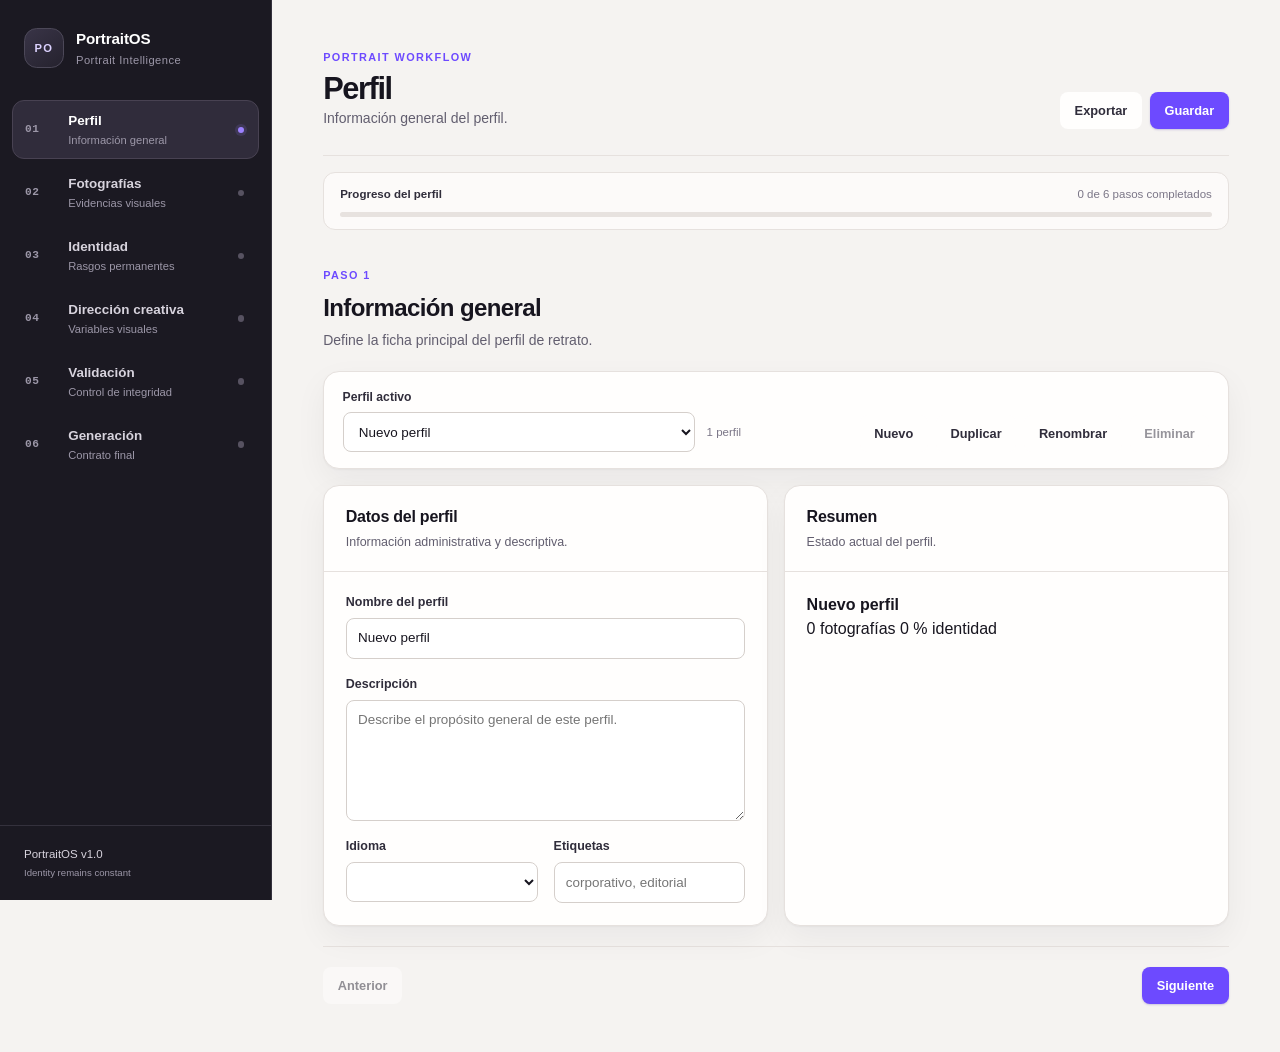
==== app/index.html @ 5b4ffebd "feat(photos): establish visual evidence lifecycle" ====
<!DOCTYPE html>
<html lang="es">
<head>
    <meta charset="UTF-8">

    <meta
        name="viewport"
        content="width=device-width, initial-scale=1.0"
    >

    <meta
        name="description"
        content="PortraitOS — Plataforma profesional para construir contratos de identidad y dirección creativa de retrato."
    >

    <meta
        name="theme-color"
        content="#101827"
    >

    <title>PortraitOS</title>

    <link
        rel="stylesheet"
        href="css/reset.css"
    >

    <link
        rel="stylesheet"
        href="css/variables.css"
    >

    <link
        rel="stylesheet"
        href="css/layout.css"
    >

    <link
        rel="stylesheet"
        href="css/components.css"
    >

    <link
        rel="stylesheet"
        href="css/wizard.css"
    >

    <link
        rel="stylesheet"
        href="css/app.css"
    >

    <link
        rel="stylesheet"
        href="css/design-system.css"
    >
</head>

<body>

    <div
        class="app-shell"
        data-app
    >

        <!-- ==================================================
             SIDEBAR
             ================================================== -->

        <aside class="app-sidebar">

            <header class="brand">

                <div
                    class="brand__mark"
                    aria-hidden="true"
                >
                    PO
                </div>

                <div class="brand__content">

                    <strong class="brand__name">
                        PortraitOS
                    </strong>

                    <span class="brand__tagline">
                        Portrait Intelligence
                    </span>

                </div>

            </header>

            <nav
                class="wizard-navigation"
                data-wizard-nav
                aria-label="Proceso de creación del retrato"
            >

                <button
                    type="button"
                    class="wizard-navigation__item"
                    data-wizard-step="profile"
                >

                    <span class="wizard-navigation__index">
                        01
                    </span>

                    <span class="wizard-navigation__content">

                        <strong>
                            Perfil
                        </strong>

                        <small>
                            Información general
                        </small>

                    </span>

                    <span
                        class="wizard-navigation__status"
                        aria-hidden="true"
                    ></span>

                </button>

                <button
                    type="button"
                    class="wizard-navigation__item"
                    data-wizard-step="photos"
                >

                    <span class="wizard-navigation__index">
                        02
                    </span>

                    <span class="wizard-navigation__content">

                        <strong>
                            Fotografías
                        </strong>

                        <small>
                            Evidencias visuales
                        </small>

                    </span>

                    <span
                        class="wizard-navigation__status"
                        aria-hidden="true"
                    ></span>

                </button>

                <button
                    type="button"
                    class="wizard-navigation__item"
                    data-wizard-step="identity"
                >

                    <span class="wizard-navigation__index">
                        03
                    </span>

                    <span class="wizard-navigation__content">

                        <strong>
                            Identidad
                        </strong>

                        <small>
                            Rasgos permanentes
                        </small>

                    </span>

                    <span
                        class="wizard-navigation__status"
                        aria-hidden="true"
                    ></span>

                </button>

                <button
                    type="button"
                    class="wizard-navigation__item"
                    data-wizard-step="direction"
                >

                    <span class="wizard-navigation__index">
                        04
                    </span>

                    <span class="wizard-navigation__content">

                        <strong>
                            Dirección creativa
                        </strong>

                        <small>
                            Variables visuales
                        </small>

                    </span>

                    <span
                        class="wizard-navigation__status"
                        aria-hidden="true"
                    ></span>

                </button>

                <button
                    type="button"
                    class="wizard-navigation__item"
                    data-wizard-step="validation"
                >

                    <span class="wizard-navigation__index">
                        05
                    </span>

                    <span class="wizard-navigation__content">

                        <strong>
                            Validación
                        </strong>

                        <small>
                            Control de integridad
                        </small>

                    </span>

                    <span
                        class="wizard-navigation__status"
                        aria-hidden="true"
                    ></span>

                </button>

                <button
                    type="button"
                    class="wizard-navigation__item"
                    data-wizard-step="prompt"
                >

                    <span class="wizard-navigation__index">
                        06
                    </span>

                    <span class="wizard-navigation__content">

                        <strong>
                            Generación
                        </strong>

                        <small>
                            Contrato final
                        </small>

                    </span>

                    <span
                        class="wizard-navigation__status"
                        aria-hidden="true"
                    ></span>

                </button>

            </nav>

            <footer class="app-sidebar__footer">

                <span>
                    PortraitOS v1.0
                </span>

                <small>
                    Identity remains constant
                </small>

            </footer>

        </aside>

        <!-- ==================================================
             ÁREA PRINCIPAL
             ================================================== -->

        <main
            class="app-main"
            data-view
        >

            <!-- ==============================================
                 CABECERA
                 ============================================== -->

            <header class="app-header">

                <div class="app-header__content">

                    <span class="app-header__eyebrow">
                        Portrait workflow
                    </span>

                    <h1 data-current-step-title>
                        Perfil
                    </h1>

                    <p data-current-step-description>
                        Información general del perfil.
                    </p>

                </div>

                <div class="app-header__actions">

                    <button
                        type="button"
                        class="button button--secondary"
                        data-action="download-profile"
                    >
                        Exportar
                    </button>

                    <button
                        type="button"
                        class="button button--primary"
                        data-action="profile-save"
                    >
                        Guardar
                    </button>

                </div>

            </header>

            <!-- ==============================================
                 PROGRESO
                 ============================================== -->

            <section
                class="wizard-progress-card"
                aria-label="Progreso del proceso"
            >

                <div class="wizard-progress-card__header">

                    <strong>
                        Progreso del perfil
                    </strong>

                    <span data-wizard-progress-label>
                        0 de 6 pasos completados
                    </span>

                </div>

                <div
                    class="wizard-progress"
                    data-wizard-progress
                    role="progressbar"
                    aria-valuemin="0"
                    aria-valuemax="100"
                    aria-valuenow="0"
                >
                    <span class="wizard-progress__bar"></span>
                </div>

            </section>

            <!-- ==============================================
                 CONTENIDO DEL WIZARD
                 ============================================== -->

            <div class="wizard-workspace">

                <!-- ==========================================
                     PASO 1 — PERFIL
                     ========================================== -->

                <section
                    class="wizard-panel"
                    data-step-panel="profile"
                    aria-labelledby="profile-step-title"
                >

                    <div class="panel-heading">

                        <div>

                            <span class="panel-heading__eyebrow">
                                Paso 1
                            </span>

                            <h2 id="profile-step-title">
                                Información general
                            </h2>

                            <p>
                                Define la ficha principal del perfil de retrato.
                            </p>

                        </div>

                    </div>

                    <section class="profile-manager" data-profile-manager>
                        <div class="profile-manager__selector">
                            <label for="profile-manager-select">Perfil activo</label>
                            <select id="profile-manager-select" data-profile-manager-select></select>
                            <span data-profile-manager-count></span>
                        </div>
                        <div class="profile-manager__actions" aria-label="Acciones del perfil">
                            <button type="button" class="button button--secondary" data-profile-manager-action="create">Nuevo</button>
                            <button type="button" class="button button--secondary" data-profile-manager-action="duplicate">Duplicar</button>
                            <button type="button" class="button button--secondary" data-profile-manager-action="rename">Renombrar</button>
                            <button type="button" class="button button--secondary" data-profile-manager-action="delete">Eliminar</button>
                        </div>
                    </section>

                    <div class="content-grid content-grid--two">

                        <article class="card">

                            <header class="card__header">

                                <div>

                                    <h3>
                                        Datos del perfil
                                    </h3>

                                    <p>
                                        Información administrativa y descriptiva.
                                    </p>

                                </div>

                            </header>

                            <div class="card__body">

                                <div class="form-grid">

                                    <div class="form-field form-field--full">

                                        <label for="profile-name">
                                            Nombre del perfil
                                        </label>

                                        <input
                                            id="profile-name"
                                            type="text"
                                            maxlength="120"
                                            placeholder="Ej. Retrato corporativo principal"
                                            data-profile-field="name"
                                        >

                                    </div>

                                    <div class="form-field form-field--full">

                                        <label for="profile-description">
                                            Descripción
                                        </label>

                                        <textarea
                                            id="profile-description"
                                            rows="5"
                                            maxlength="1000"
                                            placeholder="Describe el propósito general de este perfil."
                                            data-profile-field="description"
                                        ></textarea>

                                    </div>

                                    <div class="form-field">

                                        <label for="profile-language">
                                            Idioma
                                        </label>

                                        <select
                                            id="profile-language"
                                            data-profile-field="language"
                                        >
                                            <option value="es">
                                                Español
                                            </option>

                                            <option value="en">
                                                English
                                            </option>
                                        </select>

                                    </div>

                                    <div class="form-field">

                                        <label for="profile-tags">
                                            Etiquetas
                                        </label>

                                        <input
                                            id="profile-tags"
                                            type="text"
                                            placeholder="corporativo, editorial"
                                            data-profile-field="tags"
                                        >

                                    </div>

                                </div>

                            </div>

                        </article>

                        <aside class="card">

                            <header class="card__header">

                                <div>

                                    <h3>
                                        Resumen
                                    </h3>

                                    <p>
                                        Estado actual del perfil.
                                    </p>

                                </div>

                            </header>

                            <div
                                class="card__body"
                                data-profile-summary
                            >

                                <div class="empty-state">

                                    <strong>
                                        No hay ningún perfil activo.
                                    </strong>

                                    <span>
                                        Crea o importa un perfil para comenzar.
                                    </span>

                                </div>

                            </div>

                        </aside>

                    </div>

                </section>

                <!-- ==========================================
                     PASO 2 — FOTOGRAFÍAS
                     ========================================== -->

                <section
                    class="wizard-panel"
                    data-step-panel="photos"
                    aria-labelledby="photos-step-title"
                    hidden
                >

                    <div class="panel-heading">

                        <div>

                            <span class="panel-heading__eyebrow">
                                Paso 2
                            </span>

                            <h2 id="photos-step-title">
                                Fotografías de referencia
                            </h2>

                            <p>
                                Añade evidencias visuales suficientes para identificar los rasgos permanentes.
                            </p>

                        </div>

                        <div class="photo-step-status" aria-label="Estado de fotografías">
                            <span class="status-badge" data-photo-status>
                                Sin fotografías
                            </span>
                            <span class="photo-step-status__counter" data-photo-counter>
                                0 / 12
                            </span>
                        </div>

                    </div>

                    <article class="card">

                        <div class="card__body">

                            <label
                                class="photo-dropzone"
                                for="photo-input"
                            >

                                <input
                                    id="photo-input"
                                    type="file"
                                    accept="image/jpeg,image/png,image/webp"
                                    multiple
                                    data-photo-input
                                >

                                <span
                                    class="photo-dropzone__icon"
                                    aria-hidden="true"
                                >
                                    +
                                </span>

                                <strong>
                                    Añadir fotografías
                                </strong>

                                <span>
                                    JPG, PNG o WEBP. Mínimo 640 × 640 px y máximo 10 MB por archivo.
                                </span>

                                <small class="photo-dropzone__hint">
                                    También puedes arrastrar los archivos hasta esta zona.
                                </small>

                            </label>

                        </div>

                    </article>

                    <section
                        class="photo-gallery"
                        data-photo-gallery
                        aria-live="polite"
                    >

                        <div class="empty-state">

                            <strong>
                                Todavía no hay fotografías.
                            </strong>

                            <span>
                                Añade una fotografía frontal, una vista tres cuartos y otros ángulos útiles.
                            </span>

                        </div>

                    </section>

                </section>

                <!-- ==========================================
                     PASO 3 — IDENTIDAD
                     ========================================== -->

                <section
                    class="wizard-panel"
                    data-step-panel="identity"
                    aria-labelledby="identity-step-title"
                    hidden
                >

                    <div class="panel-heading">

                        <div>

                            <span class="panel-heading__eyebrow">
                                Paso 3
                            </span>

                            <h2 id="identity-step-title">
                                Contrato de identidad
                            </h2>

                            <p>
                                Documenta exclusivamente los rasgos que deben permanecer constantes.
                            </p>

                        </div>

                        <div class="identity-heading-status">
                            <span
                                class="status-badge"
                                data-identity-status
                            >
                                Borrador
                            </span>
                            <span class="identity-completeness" data-identity-completeness>
                                0 % completado
                            </span>
                        </div>

                    </div>

                    <div class="content-grid content-grid--two">

                        <article class="card">

                            <header class="card__header">

                                <div>

                                    <h3>
                                        Rasgos generales
                                    </h3>

                                    <p>
                                        Edad aparente, estructura facial y presencia global.
                                    </p>

                                </div>

                            </header>

                            <div class="card__body">

                                <div class="form-grid">

                                    <div class="form-field form-field--full">

                                        <label for="identity-summary">
                                            Resumen de identidad
                                        </label>

                                        <textarea
                                            id="identity-summary"
                                            rows="3"
                                            data-identity-field="summary"
                                            placeholder="Resume en una frase los rasgos inmutables que definen a la persona."
                                        ></textarea>

                                    </div>

                                    <div class="form-field">

                                        <label for="identity-age">
                                            Edad aparente
                                        </label>

                                        <input
                                            id="identity-age"
                                            type="text"
                                            data-identity-field="general.age"
                                            placeholder="Ej. 48–52 años"
                                        >

                                    </div>

                                    <div class="form-field">

                                        <label for="identity-face-shape">
                                            Forma del rostro
                                        </label>

                                        <input
                                            id="identity-face-shape"
                                            type="text"
                                            data-identity-field="face.shape"
                                            placeholder="Ej. Ovalado alargado"
                                        >

                                    </div>

                                    <div class="form-field form-field--full">

                                        <label for="identity-proportions">
                                            Proporciones faciales
                                        </label>

                                        <textarea
                                            id="identity-proportions"
                                            rows="4"
                                            data-identity-field="face.proportions"
                                            placeholder="Describe las proporciones y relaciones estructurales."
                                        ></textarea>

                                    </div>

                                    <div class="form-field form-field--full">

                                        <label for="identity-asymmetries">
                                            Asimetrías
                                        </label>

                                        <textarea
                                            id="identity-asymmetries"
                                            rows="4"
                                            data-identity-field="asymmetries.description"
                                            placeholder="Registra asimetrías naturales que no deben corregirse."
                                        ></textarea>

                                    </div>

                                </div>

                            </div>

                        </article>

                        <article class="card">

                            <header class="card__header">

                                <div>

                                    <h3>
                                        Piel y marcadores de edad
                                    </h3>

                                    <p>
                                        Textura real, líneas de expresión y signos naturales.
                                    </p>

                                </div>

                            </header>

                            <div class="card__body">

                                <div class="form-grid">

                                    <div class="form-field form-field--full">

                                        <label for="identity-skin">
                                            Piel
                                        </label>

                                        <textarea
                                            id="identity-skin"
                                            rows="4"
                                            data-identity-field="skin.description"
                                            placeholder="Tono, textura, poros, pecas o marcas."
                                        ></textarea>

                                    </div>

                                    <div class="form-field form-field--full">

                                        <label for="identity-age-markers">
                                            Marcadores de edad
                                        </label>

                                        <textarea
                                            id="identity-age-markers"
                                            rows="4"
                                            data-identity-field="age-markers.description"
                                            placeholder="Arrugas, líneas y signos que deben conservarse."
                                        ></textarea>

                                    </div>

                                </div>

                            </div>

                        </article>

                        <article class="card">

                            <header class="card__header">

                                <div>

                                    <h3>
                                        Cabello y vello facial
                                    </h3>

                                    <p>
                                        Patrón, densidad, textura, color y canas.
                                    </p>

                                </div>

                            </header>

                            <div class="card__body">

                                <div class="form-grid">

                                    <div class="form-field form-field--full">

                                        <label for="identity-hair">
                                            Cabello
                                        </label>

                                        <textarea
                                            id="identity-hair"
                                            rows="4"
                                            data-identity-field="hair.description"
                                            placeholder="Describe textura, patrón, densidad, entradas y canas."
                                        ></textarea>

                                    </div>

                                    <div class="form-field form-field--full">

                                        <label for="identity-facial-hair">
                                            Vello facial
                                        </label>

                                        <textarea
                                            id="identity-facial-hair"
                                            rows="4"
                                            data-identity-field="facial-hair.description"
                                            placeholder="Describe barba, bigote, densidad y distribución."
                                        ></textarea>

                                    </div>

                                </div>

                            </div>

                        </article>

                        <article class="card">

                            <header class="card__header">

                                <div>

                                    <h3>
                                        Rasgos faciales
                                    </h3>

                                    <p>
                                        Ojos, nariz, boca y mandíbula.
                                    </p>

                                </div>

                            </header>

                            <div class="card__body">

                                <div class="form-grid">

                                    <div class="form-field form-field--full">

                                        <label for="identity-eyes">
                                            Ojos
                                        </label>

                                        <textarea
                                            id="identity-eyes"
                                            rows="3"
                                            data-identity-field="eyes.description"
                                        ></textarea>

                                    </div>

                                    <div class="form-field form-field--full">

                                        <label for="identity-nose">
                                            Nariz
                                        </label>

                                        <textarea
                                            id="identity-nose"
                                            rows="3"
                                            data-identity-field="nose.description"
                                        ></textarea>

                                    </div>

                                    <div class="form-field form-field--full">

                                        <label for="identity-mouth">
                                            Boca y labios
                                        </label>

                                        <textarea
                                            id="identity-mouth"
                                            rows="3"
                                            data-identity-field="mouth.description"
                                        ></textarea>

                                    </div>

                                    <div class="form-field form-field--full">

                                        <label for="identity-jaw">
                                            Mandíbula y mentón
                                        </label>

                                        <textarea
                                            id="identity-jaw"
                                            rows="3"
                                            data-identity-field="jaw.description"
                                        ></textarea>

                                    </div>

                                </div>

                            </div>

                        </article>

                    </div>

                    <article class="card">

                        <header class="card__header">

                            <div>

                                <h3>
                                    Rasgos distintivos
                                </h3>

                                <p>
                                    Señales visuales esenciales que identifican a la persona.
                                </p>

                            </div>

                        </header>

                        <div class="card__body">

                            <div class="form-field">

                                <label for="identity-distinctive-features">
                                    Descripción
                                </label>

                                <textarea
                                    id="identity-distinctive-features"
                                    rows="5"
                                    data-identity-field="distinctive-features.description"
                                    placeholder="Describe lunares, cicatrices, gestos, marcas o rasgos únicos."
                                ></textarea>

                            </div>

                        </div>

                        <footer class="card__footer">

                            <button
                                type="button"
                                class="button button--secondary"
                                data-action="identity-validate"
                            >
                                Validar identidad
                            </button>

                            <button
                                type="button"
                                class="button button--primary"
                                data-action="identity-lock"
                            >
                                Bloquear identidad
                            </button>

                            <button
                                type="button"
                                class="button button--secondary"
                                data-action="identity-unlock"
                                hidden
                            >
                                Desbloquear identidad
                            </button>

                        </footer>

                    </article>

                </section>

                <!-- ==========================================
                     PASO 4 — DIRECCIÓN CREATIVA
                     ========================================== -->

                <section
                    class="wizard-panel"
                    data-step-panel="direction"
                    aria-labelledby="direction-step-title"
                    hidden
                >

                    <div class="panel-heading">

                        <div>

                            <span class="panel-heading__eyebrow">
                                Paso 4
                            </span>

                            <h2 id="direction-step-title">
                                Dirección creativa
                            </h2>

                            <p>
                                Define las variables que sí pueden cambiar entre retratos.
                            </p>

                        </div>

                    </div>

                    <article class="card knowledge-workspace" data-knowledge-workspace>

                        <header class="card__header knowledge-workspace__header">
                            <div>
                                <span class="panel-heading__eyebrow">Biblioteca creativa</span>
                                <h3>Knowledge Packs</h3>
                                <p>Selecciona una base creativa reutilizable. La identidad permanente nunca se modifica.</p>
                            </div>
                            <div class="knowledge-workspace__active" data-knowledge-active-summary>
                                <span>Pack activo</span>
                                <strong>Sin pack</strong>
                            </div>
                        </header>

                        <div class="card__body">
                            <div class="knowledge-toolbar">
                                <div class="form-field knowledge-toolbar__search">
                                    <label for="knowledge-pack-search">Buscar packs</label>
                                    <input
                                        id="knowledge-pack-search"
                                        type="search"
                                        placeholder="Nombre, descripción o categoría"
                                        autocomplete="off"
                                        data-knowledge-search
                                    >
                                </div>
                                <div class="form-field knowledge-toolbar__filter">
                                    <label for="knowledge-pack-filter">Mostrar</label>
                                    <select id="knowledge-pack-filter" data-knowledge-filter>
                                        <option value="all">Todos</option>
                                        <option value="compatible">Compatibles</option>
                                        <option value="active">Activo</option>
                                    </select>
                                </div>
                            </div>

                            <div class="knowledge-pack-grid" data-knowledge-pack-grid aria-live="polite"></div>

                            <div class="knowledge-empty" data-knowledge-empty hidden>
                                <strong>No hay packs que coincidan con la búsqueda.</strong>
                                <span>Prueba con otro término o cambia el filtro.</span>
                            </div>

                            <aside class="knowledge-detail" data-knowledge-detail>
                                <div>
                                    <span class="knowledge-detail__eyebrow">Pack seleccionado</span>
                                    <h4 data-knowledge-detail-name>Sin pack</h4>
                                    <p data-knowledge-pack-description>Mantiene únicamente la dirección creativa definida en el perfil.</p>
                                </div>
                                <dl class="knowledge-detail__meta">
                                    <div><dt>Versión</dt><dd data-knowledge-detail-version>1.0</dd></div>
                                    <div><dt>Compatibilidad</dt><dd data-knowledge-detail-compatibility>Compatible</dd></div>
                                    <div><dt>Estado</dt><dd data-knowledge-detail-status>Activo</dd></div>
                                </dl>
                            </aside>

                            <select id="knowledge-pack-select" data-knowledge-pack-select hidden aria-hidden="true"></select>
                        </div>

                    </article>

                    <div class="content-grid content-grid--two">

                        <article class="card">

                            <header class="card__header">

                                <div>

                                    <h3>
                                        Iluminación
                                    </h3>

                                    <p>
                                        Fuente, dirección, contraste y temperatura.
                                    </p>

                                </div>

                            </header>

                            <div class="card__body">

                                <div class="form-grid">

                                    <div class="form-field">

                                        <label for="direction-lighting-type">
                                            Tipo
                                        </label>

                                        <select
                                            id="direction-lighting-type"
                                            data-direction-field="lighting.type"
                                        >
                                            <option value="">
                                                Seleccionar
                                            </option>

                                            <option value="natural">
                                                Natural
                                            </option>

                                            <option value="studio">
                                                Estudio
                                            </option>

                                            <option value="soft">
                                                Suave
                                            </option>

                                            <option value="rembrandt">
                                                Rembrandt
                                            </option>

                                            <option value="cinematic">
                                                Cinematográfica
                                            </option>

                                            <option value="editorial">
                                                Editorial
                                            </option>

                                        </select>

                                    </div>

                                    <div class="form-field">

                                        <label for="direction-lighting-contrast">
                                            Contraste
                                        </label>

                                        <select
                                            id="direction-lighting-contrast"
                                            data-direction-field="lighting.contrast"
                                        >
                                            <option value="">
                                                Seleccionar
                                            </option>

                                            <option value="low">
                                                Bajo
                                            </option>

                                            <option value="medium">
                                                Medio
                                            </option>

                                            <option value="high">
                                                Alto
                                            </option>
                                        </select>

                                    </div>

                                    <div class="form-field form-field--full">

                                        <label for="direction-lighting-notes">
                                            Indicaciones
                                        </label>

                                        <textarea
                                            id="direction-lighting-notes"
                                            rows="4"
                                            data-direction-field="lighting.notes"
                                        ></textarea>

                                    </div>

                                </div>

                            </div>

                        </article>

                        <article class="card">

                            <header class="card__header">

                                <div>

                                    <h3>
                                        Cámara
                                    </h3>

                                    <p>
                                        Encuadre, óptica y punto de vista.
                                    </p>

                                </div>

                            </header>

                            <div class="card__body">

                                <div class="form-grid">

                                    <div class="form-field">

                                        <label for="direction-shot">
                                            Plano
                                        </label>

                                        <select
                                            id="direction-shot"
                                            data-direction-field="camera.shotType"
                                        >
                                            <option value="">
                                                Seleccionar
                                            </option>

                                            <option value="close-up">
                                                Primer plano
                                            </option>

                                            <option value="headshot">
                                                Headshot
                                            </option>

                                            <option value="head-and-shoulders">
                                                Cabeza y hombros
                                            </option>

                                            <option value="medium-close-up">
                                                Plano medio corto
                                            </option>

                                            <option value="medium-shot">
                                                Plano medio
                                            </option>

                                            <option value="full-body">
                                                Cuerpo completo
                                            </option>
                                        </select>

                                    </div>

                                    <div class="form-field">

                                        <label for="direction-angle">
                                            Ángulo
                                        </label>

                                        <select
                                            id="direction-angle"
                                            data-direction-field="camera.angle"
                                        >
                                            <option value="">
                                                Seleccionar
                                            </option>

                                            <option value="eye-level">
                                                Altura de los ojos
                                            </option>

                                            <option value="frontal">
                                                Frontal
                                            </option>

                                            <option value="three-quarter">
                                                Tres cuartos
                                            </option>

                                            <option value="profile">
                                                Perfil
                                            </option>

                                            <option value="high-angle">
                                                Picado
                                            </option>

                                            <option value="low-angle">
                                                Contrapicado
                                            </option>
                                        </select>

                                    </div>

                                    <div class="form-field">

                                        <label for="direction-lens">
                                            Óptica
                                        </label>

                                        <input
                                            id="direction-lens"
                                            type="text"
                                            data-direction-field="camera.lens"
                                            placeholder="Ej. 85 mm"
                                        >

                                    </div>

                                    <div class="form-field">

                                        <label for="direction-depth">
                                            Profundidad de campo
                                        </label>

                                        <input
                                            id="direction-depth"
                                            type="text"
                                            data-direction-field="camera.depthOfField"
                                            placeholder="Ej. Reducida y natural"
                                        >

                                    </div>

                                </div>

                            </div>

                        </article>

                        <article class="card">

                            <header class="card__header">

                                <div>

                                    <h3>
                                        Composición
                                    </h3>

                                    <p>
                                        Formato, orientación y distribución visual.
                                    </p>

                                </div>

                            </header>

                            <div class="card__body">

                                <div class="form-grid">

                                    <div class="form-field">

                                        <label for="direction-format">
                                            Formato
                                        </label>

                                        <select
                                            id="direction-format"
                                            data-direction-field="composition.format"
                                        >
                                            <option value="">
                                                Seleccionar
                                            </option>

                                            <option value="square-1-1">
                                                Cuadrado 1:1
                                            </option>

                                            <option value="portrait-4-5">
                                                Vertical 4:5
                                            </option>

                                            <option value="portrait-2-3">
                                                Vertical 2:3
                                            </option>

                                            <option value="vertical-9-16">
                                                Vertical 9:16
                                            </option>

                                            <option value="landscape-3-2">
                                                Horizontal 3:2
                                            </option>

                                            <option value="landscape-16-9">
                                                Horizontal 16:9
                                            </option>
                                        </select>

                                    </div>

                                    <div class="form-field">

                                        <label for="direction-framing">
                                            Encuadre
                                        </label>

                                        <input
                                            id="direction-framing"
                                            type="text"
                                            data-direction-field="composition.framing"
                                            placeholder="Ej. Centrado con aire superior"
                                        >

                                    </div>

                                    <div class="form-field form-field--full">

                                        <label for="direction-composition-notes">
                                            Indicaciones
                                        </label>

                                        <textarea
                                            id="direction-composition-notes"
                                            rows="4"
                                            data-direction-field="composition.notes"
                                        ></textarea>

                                    </div>

                                </div>

                            </div>

                        </article>

                        <article class="card">

                            <header class="card__header">

                                <div>

                                    <h3>
                                        Fondo
                                    </h3>

                                    <p>
                                        Entorno, profundidad y elementos permitidos.
                                    </p>

                                </div>

                            </header>

                            <div class="card__body">

                                <div class="form-grid">

                                    <div class="form-field">

                                        <label for="direction-background-type">
                                            Tipo
                                        </label>

                                        <select
                                            id="direction-background-type"
                                            data-direction-field="background.type"
                                        >
                                            <option value="">
                                                Seleccionar
                                            </option>

                                            <option value="plain">
                                                Liso
                                            </option>

                                            <option value="studio">
                                                Estudio
                                            </option>

                                            <option value="office">
                                                Oficina
                                            </option>

                                            <option value="home">
                                                Hogar
                                            </option>

                                            <option value="urban">
                                                Urbano
                                            </option>

                                            <option value="nature">
                                                Naturaleza
                                            </option>

                                            <option value="architectural">
                                                Arquitectónico
                                            </option>

                                            <option value="editorial">
                                                Editorial
                                            </option>
                                        </select>

                                    </div>

                                    <div class="form-field">

                                        <label for="direction-background-depth">
                                            Profundidad
                                        </label>

                                        <input
                                            id="direction-background-depth"
                                            type="text"
                                            data-direction-field="background.depth"
                                            placeholder="Ej. Separación clara del sujeto"
                                        >

                                    </div>

                                    <div class="form-field form-field--full">

                                        <label for="direction-background-description">
                                            Descripción
                                        </label>

                                        <textarea
                                            id="direction-background-description"
                                            rows="4"
                                            data-direction-field="background.description"
                                        ></textarea>

                                    </div>

                                </div>

                            </div>

                        </article>

                        <article class="card">

                            <header class="card__header">

                                <div>

                                    <h3>
                                        Vestuario
                                    </h3>

                                    <p>
                                        Estilo, prendas, materiales y accesorios.
                                    </p>

                                </div>

                            </header>

                            <div class="card__body">

                                <div class="form-grid">

                                    <div class="form-field">

                                        <label for="direction-wardrobe-style">
                                            Estilo
                                        </label>

                                        <input
                                            id="direction-wardrobe-style"
                                            type="text"
                                            data-direction-field="wardrobe.style"
                                            placeholder="Ej. Ejecutivo contemporáneo"
                                        >

                                    </div>

                                    <div class="form-field">

                                        <label for="direction-wardrobe-colors">
                                            Colores
                                        </label>

                                        <input
                                            id="direction-wardrobe-colors"
                                            type="text"
                                            data-direction-field="wardrobe.colors"
                                            placeholder="Ej. Azul marino y blanco"
                                        >

                                    </div>

                                    <div class="form-field form-field--full">

                                        <label for="direction-wardrobe-description">
                                            Descripción
                                        </label>

                                        <textarea
                                            id="direction-wardrobe-description"
                                            rows="4"
                                            data-direction-field="wardrobe.description"
                                        ></textarea>

                                    </div>

                                </div>

                            </div>

                        </article>

                        <article class="card">

                            <header class="card__header">

                                <div>

                                    <h3>
                                        Pose y expresión
                                    </h3>

                                    <p>
                                        Actitud corporal, mirada y nivel expresivo.
                                    </p>

                                </div>

                            </header>

                            <div class="card__body">

                                <div class="form-grid">

                                    <div class="form-field">

                                        <label for="direction-pose">
                                            Pose
                                        </label>

                                        <input
                                            id="direction-pose"
                                            type="text"
                                            data-direction-field="pose.position"
                                            placeholder="Ej. Ligero giro de hombros"
                                        >

                                    </div>

                                    <div class="form-field">

                                        <label for="direction-expression">
                                            Expresión
                                        </label>

                                        <input
                                            id="direction-expression"
                                            type="text"
                                            data-direction-field="pose.expression"
                                            placeholder="Ej. Serena y segura"
                                        >

                                    </div>

                                    <div class="form-field form-field--full">

                                        <label for="direction-pose-notes">
                                            Indicaciones
                                        </label>

                                        <textarea
                                            id="direction-pose-notes"
                                            rows="4"
                                            data-direction-field="pose.notes"
                                        ></textarea>

                                    </div>

                                </div>

                            </div>

                        </article>

                        <article class="card">

                            <header class="card__header">

                                <div>

                                    <h3>
                                        Tratamiento visual
                                    </h3>

                                    <p>
                                        Acabado, realismo y criterios de posproducción.
                                    </p>

                                </div>

                            </header>

                            <div class="card__body">

                                <div class="form-grid">

                                    <div class="form-field">

                                        <label for="direction-mood">
                                            Atmósfera
                                        </label>

                                        <select
                                            id="direction-mood"
                                            data-direction-field="treatment.mood"
                                        >
                                            <option value="">
                                                Seleccionar
                                            </option>

                                            <option value="natural">
                                                Natural
                                            </option>

                                            <option value="professional">
                                                Profesional
                                            </option>

                                            <option value="confident">
                                                Segura
                                            </option>

                                            <option value="approachable">
                                                Cercana
                                            </option>

                                            <option value="editorial">
                                                Editorial
                                            </option>

                                            <option value="cinematic">
                                                Cinematográfica
                                            </option>

                                            <option value="elegant">
                                                Elegante
                                            </option>

                                            <option value="authentic">
                                                Auténtica
                                            </option>
                                        </select>

                                    </div>

                                    <div class="form-field">

                                        <label for="direction-realism">
                                            Nivel de realismo
                                        </label>

                                        <select
                                            id="direction-realism"
                                            data-direction-field="treatment.realism"
                                        >
                                            <option value="">
                                                Seleccionar
                                            </option>

                                            <option value="photorealistic">
                                                Fotorrealista
                                            </option>

                                            <option value="editorial-realism">
                                                Realismo editorial
                                            </option>

                                            <option value="cinematic-realism">
                                                Realismo cinematográfico
                                            </option>
                                        </select>

                                    </div>

                                    <div class="form-field form-field--full">

                                        <label for="direction-treatment-notes">
                                            Indicaciones
                                        </label>

                                        <textarea
                                            id="direction-treatment-notes"
                                            rows="4"
                                            data-direction-field="treatment.notes"
                                            placeholder="Especifica grano, color, contraste y límites de retoque."
                                        ></textarea>

                                    </div>

                                </div>

                            </div>

                        </article>

                    </div>

                </section>

                <!-- ==========================================
                     PASO 5 — VALIDACIÓN
                     ========================================== -->

                <section
                    class="wizard-panel validation-studio"
                    data-step-panel="validation"
                    aria-labelledby="validation-step-title"
                    hidden
                >

                    <div class="panel-heading">

                        <div>

                            <span class="panel-heading__eyebrow">
                                Paso 5
                            </span>

                            <h2 id="validation-step-title">
                                Validación del perfil
                            </h2>

                            <p>
                                Comprueba la preparación del Portrait Contract antes de generar el prompt.
                            </p>

                        </div>

                        <button
                            type="button"
                            class="button button--secondary"
                            data-action="validate-profile"
                        >
                            Ejecutar validación
                        </button>

                    </div>

                    <div class="validation-hero">

                        <article class="validation-score-card">
                            <span class="validation-score-card__eyebrow">Portrait Readiness</span>
                            <strong class="validation-score-card__value" data-validation-score>0 %</strong>
                            <div
                                class="validation-score-card__track"
                                role="progressbar"
                                aria-label="Portrait Readiness Score"
                                aria-valuemin="0"
                                aria-valuemax="100"
                                aria-valuenow="0"
                            >
                                <span data-validation-score-bar></span>
                            </div>
                        </article>

                        <article class="validation-status-card">
                            <span class="validation-status-card__eyebrow">Estado global</span>
                            <strong class="validation-status" data-validation-status>Pendiente</strong>
                            <p>
                                La generación se habilita cuando no existen bloqueos ni errores críticos.
                            </p>
                        </article>

                        <article class="validation-summary" data-validation-summary>
                            <div class="validation-summary__item"><strong>0</strong><span>Bloqueos</span></div>
                            <div class="validation-summary__item"><strong>0</strong><span>Errores</span></div>
                            <div class="validation-summary__item"><strong>0</strong><span>Advertencias</span></div>
                            <div class="validation-summary__item"><strong>0</strong><span>Recomendaciones</span></div>
                        </article>

                    </div>

                    <div class="validation-sections" data-validation-sections></div>

                    <div class="validation-report-grid">

                        <article class="card">
                            <header class="card__header">
                                <div>
                                    <h3>Incidencias</h3>
                                    <p>Bloqueos, errores y advertencias que requieren revisión.</p>
                                </div>
                            </header>
                            <div class="card__body validation-list" data-validation-issues>
                                <div class="empty-state">
                                    <strong>Validación pendiente.</strong>
                                    <span>Ejecuta la revisión para comprobar el perfil.</span>
                                </div>
                            </div>
                        </article>

                        <article class="card">
                            <header class="card__header">
                                <div>
                                    <h3>Recomendaciones</h3>
                                    <p>Mejoras sugeridas para elevar la calidad del contrato.</p>
                                </div>
                            </header>
                            <div class="card__body validation-list" data-validation-recommendations>
                                <div class="empty-state">
                                    <strong>Sin recomendaciones todavía.</strong>
                                    <span>Se mostrarán después de ejecutar la validación.</span>
                                </div>
                            </div>
                        </article>

                    </div>

                    <div data-validation-results hidden></div>

                </section>

                <!-- ==========================================
                     PASO 6 — GENERACIÓN
                     ========================================== -->

                <section
                    class="wizard-panel"
                    data-step-panel="prompt"
                    aria-labelledby="prompt-step-title"
                    hidden
                >

                    <div class="panel-heading">

                        <div>

                            <span class="panel-heading__eyebrow">
                                Paso 6
                            </span>

                            <h2 id="prompt-step-title">
                                Contrato de retrato
                            </h2>

                            <p>
                                Genera el contrato estructurado de identidad y dirección creativa.
                            </p>

                        </div>

                    </div>

                    <article class="card prompt-workspace-controls">

                        <header class="card__header">
                            <div>
                                <h3>Configuración de salida</h3>
                                <p>Selecciona proveedor, nivel y vista del resultado sin alterar el perfil.</p>
                            </div>
                            <span class="prompt-workspace-status" data-prompt-workspace-status>Preparado</span>
                        </header>

                        <div class="card__body">
                            <section class="prompt-readiness" data-prompt-readiness data-status="blocked" aria-live="polite">
                                <div class="prompt-readiness__score" aria-label="Portrait Readiness Score">
                                    <strong data-prompt-readiness-score>0</strong>
                                    <span>/ 100</span>
                                </div>
                                <div class="prompt-readiness__summary">
                                    <span class="prompt-readiness__eyebrow">Portrait Readiness</span>
                                    <strong data-prompt-readiness-label>Generación bloqueada</strong>
                                    <span>La validación del perfil es la única fuente de verdad para generar.</span>
                                </div>
                                <div class="prompt-readiness__metrics" aria-label="Resumen de validación">
                                    <span><strong data-prompt-readiness-errors>0</strong> errores</span>
                                    <span><strong data-prompt-readiness-warnings>0</strong> advertencias</span>
                                </div>
                            </section>

                            <div class="form-grid">
                                <div class="form-field">
                                    <label for="prompt-provider">Proveedor</label>
                                    <select id="prompt-provider" data-prompt-option="provider">
                                        <option value="generic">Genérico</option>
                                        <option value="openai">OpenAI</option>
                                        <option value="gpt-image">GPT Image</option>
                                        <option value="midjourney">Midjourney</option>
                                        <option value="flux">Flux</option>
                                        <option value="stable-diffusion">Stable Diffusion</option>
                                        <option value="ideogram">Ideogram</option>
                                        <option value="firefly">Adobe Firefly</option>
                                    </select>
                                </div>
                                <div class="form-field">
                                    <label for="prompt-level">Nivel de detalle</label>
                                    <select id="prompt-level" data-prompt-option="level">
                                        <option value="short">Breve</option>
                                        <option value="standard">Estándar</option>
                                        <option value="professional" selected>Profesional</option>
                                        <option value="contract">Contrato</option>
                                    </select>
                                </div>
                                <div class="form-field">
                                    <label for="prompt-output-mode">Vista inicial</label>
                                    <select id="prompt-output-mode" data-prompt-option="outputMode">
                                        <option value="full">Prompt completo</option>
                                        <option value="identity">Identidad</option>
                                        <option value="creative">Dirección creativa</option>
                                    </select>
                                </div>
                                <div class="form-field prompt-workspace-toggle">
                                    <label>Optimización</label>
                                    <label class="checkbox-row">
                                        <input type="checkbox" data-prompt-option="optimize" checked>
                                        <span>Optimizar para el proveedor seleccionado</span>
                                    </label>
                                </div>
                            </div>
                        </div>

                        <footer class="card__footer prompt-workspace-meta">
                            <span data-prompt-history-count>0 generaciones guardadas</span>
                            <span>La vista previa no se guarda en el historial.</span>
                        </footer>

                    </article>

                    <article class="card">

                        <header class="card__header">

                            <div>

                                <h3>
                                    Resultado final
                                </h3>

                                <p>
                                    El contrato mantiene separadas la identidad permanente y la variación creativa.
                                </p>

                            </div>

                        </header>

                        <div
                            class="card__body"
                            data-prompt-output
                        >

                            <div class="empty-state">

                                <strong>
                                    El contrato todavía no se ha generado.
                                </strong>

                                <span>
                                    Pulsa «Generar contrato» para construir el resultado final.
                                </span>

                            </div>

                        </div>

                    </article>

                    <section class="export-studio" data-export-binding aria-labelledby="export-studio-title">

                        <div class="panel-heading export-studio__heading">
                            <div>
                                <span class="panel-heading__eyebrow">Export Studio</span>
                                <h2 id="export-studio-title">Exportar resultado</h2>
                                <p>Previsualiza y descarga el perfil, la identidad, el Knowledge Pack activo o el resultado generado.</p>
                            </div>
                            <span class="export-studio__status" data-export-status>
                                <span data-export-loading hidden></span>
                                <span data-export-status-message>Preparado</span>
                            </span>
                        </div>

                        <div class="export-studio__layout">
                            <article class="card export-studio__controls">
                                <header class="card__header">
                                    <div>
                                        <h3>Configuración</h3>
                                        <p>Selecciona el alcance, formato y comportamiento de la exportación.</p>
                                    </div>
                                </header>

                                <div class="card__body">
                                    <div class="form-grid">
                                        <div class="form-field">
                                            <label for="export-type">Contenido</label>
                                            <select id="export-type" data-export-field="type">
                                                <option value="auto">Resultado disponible</option>
                                                <option value="profile">Perfil completo</option>
                                                <option value="identity">Identidad</option>
                                                <option value="knowledge-pack">Knowledge Pack activo</option>
                                                <option value="prompt">Prompt</option>
                                                <option value="compiled-prompt">Prompt compilado</option>
                                                <option value="optimized-prompt">Prompt optimizado</option>
                                                <option value="contract">Portrait Contract</option>
                                                <option value="history">Historial</option>
                                                <option value="package">Paquete PortraitOS</option>
                                            </select>
                                        </div>

                                        <div class="form-field">
                                            <label for="export-format">Formato</label>
                                            <select id="export-format" data-export-field="format">
                                                <option value="txt">TXT</option>
                                                <option value="md">Markdown</option>
                                                <option value="json">JSON</option>
                                                <option value="portraitos">PortraitOS</option>
                                            </select>
                                        </div>

                                        <div class="form-field form-field--wide">
                                            <label for="export-file-name">Nombre del archivo</label>
                                            <input id="export-file-name" type="text" data-export-field="file-name" placeholder="Generado automáticamente">
                                        </div>
                                    </div>

                                    <div class="export-studio__options" aria-label="Opciones de exportación">
                                        <label class="checkbox-row"><input type="checkbox" data-export-field="include-metadata" checked><span>Incluir metadatos</span></label>
                                        <label class="checkbox-row"><input type="checkbox" data-export-field="include-negative-prompt" checked><span>Incluir prompt negativo</span></label>
                                        <label class="checkbox-row"><input type="checkbox" data-export-field="include-parameters" checked><span>Incluir parámetros</span></label>
                                        <label class="checkbox-row"><input type="checkbox" data-export-field="include-command" checked><span>Incluir comando</span></label>
                                        <label class="checkbox-row"><input type="checkbox" data-export-field="include-contract" checked><span>Incluir contrato</span></label>
                                        <label class="checkbox-row"><input type="checkbox" data-export-field="include-history"><span>Incluir historial</span></label>
                                        <label class="checkbox-row"><input type="checkbox" data-export-field="download" checked><span>Descargar archivo</span></label>
                                        <label class="checkbox-row"><input type="checkbox" data-export-field="copy"><span>Copiar al portapapeles</span></label>
                                        <label class="checkbox-row"><input type="checkbox" data-export-field="pretty-print" checked><span>JSON legible</span></label>
                                    </div>
                                </div>

                                <footer class="card__footer export-studio__actions">
                                    <button type="button" class="button button--secondary" data-action="preview-export">Previsualizar</button>
                                    <button type="button" class="button button--secondary" data-action="copy-export">Copiar</button>
                                    <button type="button" class="button button--primary" data-action="export-current">Exportar</button>
                                </footer>
                            </article>

                            <article class="card export-studio__preview" data-export-preview-wrapper data-has-preview="false">
                                <header class="card__header">
                                    <div>
                                        <h3>Vista previa</h3>
                                        <p>Revisa el contenido antes de descargarlo.</p>
                                    </div>
                                    <button type="button" class="button button--tertiary" data-action="clear-export-preview" disabled>Limpiar</button>
                                </header>

                                <div class="card__body">
                                    <div class="empty-state" data-export-empty>
                                        <strong>No hay ninguna previsualización.</strong>
                                        <span>Selecciona el contenido y pulsa «Previsualizar».</span>
                                    </div>

                                    <div data-export-result hidden>
                                        <dl class="export-studio__metadata">
                                            <div><dt>Archivo</dt><dd data-export-file-name>—</dd></div>
                                            <div><dt>Formato</dt><dd data-export-format>—</dd></div>
                                            <div><dt>Tipo</dt><dd data-export-type>—</dd></div>
                                            <div><dt>Tamaño</dt><dd data-export-size>0 B</dd></div>
                                        </dl>
                                        <textarea class="export-studio__output" data-export-preview readonly spellcheck="false" aria-label="Contenido de exportación"></textarea>
                                    </div>

                                    <p class="form-error" data-export-error hidden></p>
                                </div>
                            </article>
                        </div>

                    </section>

                    <section class="review-studio" data-review-binding aria-labelledby="review-studio-title">
                        <div class="panel-heading review-studio__heading">
                            <div>
                                <span class="panel-heading__eyebrow">Portrait Review</span>
                                <h2 id="review-studio-title">Revisar imagen generada</h2>
                                <p>Comprueba manualmente que la imagen respeta la identidad permanente y la dirección creativa del perfil activo.</p>
                            </div>
                            <span class="review-status" data-review-status data-status="pending">Sin evaluar</span>
                        </div>

                        <div class="review-studio__layout">
                            <article class="card review-studio__image-card">
                                <header class="card__header"><div><h3>Imagen</h3><p>Importa el resultado generado que deseas validar.</p></div></header>
                                <div class="card__body">
                                    <label class="review-dropzone">
                                        <input type="file" accept="image/*" data-review-image>
                                        <span>Seleccionar imagen</span>
                                        <small>PNG, JPG, WEBP u otro formato compatible con el navegador.</small>
                                    </label>
                                    <div class="review-preview">
                                        <div class="empty-state" data-review-preview-empty><strong>No hay imagen cargada.</strong><span>La vista previa aparecerá aquí.</span></div>
                                        <img data-review-preview alt="Imagen sometida a revisión" hidden>
                                    </div>
                                </div>
                            </article>

                            <article class="card review-studio__checklist">
                                <header class="card__header"><div><h3>Checklist de identidad</h3><p>Marca el resultado observado en cada criterio.</p></div></header>
                                <div class="card__body review-checklist">
                                    <div class="review-check" data-criterion="face"><strong>Rostro y proporciones</strong><span>La estructura facial coincide con el perfil.</span><div>
                                        <label><input type="radio" name="review-face" value="pending" data-review-check checked> Pendiente</label><label><input type="radio" name="review-face" value="pass" data-review-check> Conforme</label><label><input type="radio" name="review-face" value="review" data-review-check> Revisar</label><label><input type="radio" name="review-face" value="fail" data-review-check> No conforme</label></div></div>
                                    <div class="review-check"><strong>Edad aparente</strong><span>La edad visual permanece estable.</span><div>
                                        <label><input type="radio" name="review-age" value="pending" data-review-check checked> Pendiente</label><label><input type="radio" name="review-age" value="pass" data-review-check> Conforme</label><label><input type="radio" name="review-age" value="review" data-review-check> Revisar</label><label><input type="radio" name="review-age" value="fail" data-review-check> No conforme</label></div></div>
                                    <div class="review-check"><strong>Cabello y canas</strong><span>Color, textura, patrón y densidad se conservan.</span><div>
                                        <label><input type="radio" name="review-hair" value="pending" data-review-check checked> Pendiente</label><label><input type="radio" name="review-hair" value="pass" data-review-check> Conforme</label><label><input type="radio" name="review-hair" value="review" data-review-check> Revisar</label><label><input type="radio" name="review-hair" value="fail" data-review-check> No conforme</label></div></div>
                                    <div class="review-check"><strong>Barba y vello facial</strong><span>Forma, densidad y color son coherentes.</span><div>
                                        <label><input type="radio" name="review-beard" value="pending" data-review-check checked> Pendiente</label><label><input type="radio" name="review-beard" value="pass" data-review-check> Conforme</label><label><input type="radio" name="review-beard" value="review" data-review-check> Revisar</label><label><input type="radio" name="review-beard" value="fail" data-review-check> No conforme</label></div></div>
                                    <div class="review-check"><strong>Piel</strong><span>Tono, textura, arrugas y marcas se mantienen.</span><div>
                                        <label><input type="radio" name="review-skin" value="pending" data-review-check checked> Pendiente</label><label><input type="radio" name="review-skin" value="pass" data-review-check> Conforme</label><label><input type="radio" name="review-skin" value="review" data-review-check> Revisar</label><label><input type="radio" name="review-skin" value="fail" data-review-check> No conforme</label></div></div>
                                    <div class="review-check"><strong>Rasgos distintivos</strong><span>Asimetrías y detalles únicos siguen presentes.</span><div>
                                        <label><input type="radio" name="review-features" value="pending" data-review-check checked> Pendiente</label><label><input type="radio" name="review-features" value="pass" data-review-check> Conforme</label><label><input type="radio" name="review-features" value="review" data-review-check> Revisar</label><label><input type="radio" name="review-features" value="fail" data-review-check> No conforme</label></div></div>
                                    <div class="review-check"><strong>Accesorios permanentes</strong><span>Los elementos definidos como identidad aparecen correctamente.</span><div>
                                        <label><input type="radio" name="review-accessories" value="pending" data-review-check checked> Pendiente</label><label><input type="radio" name="review-accessories" value="pass" data-review-check> Conforme</label><label><input type="radio" name="review-accessories" value="review" data-review-check> Revisar</label><label><input type="radio" name="review-accessories" value="fail" data-review-check> No conforme</label></div></div>
                                    <div class="review-check"><strong>Dirección creativa</strong><span>Vestuario, luz, pose y escena respetan la intención definida.</span><div>
                                        <label><input type="radio" name="review-direction" value="pending" data-review-check checked> Pendiente</label><label><input type="radio" name="review-direction" value="pass" data-review-check> Conforme</label><label><input type="radio" name="review-direction" value="review" data-review-check> Revisar</label><label><input type="radio" name="review-direction" value="fail" data-review-check> No conforme</label></div></div>
                                    <div class="form-field"><label for="review-notes">Observaciones</label><textarea id="review-notes" rows="5" data-review-notes placeholder="Describe desviaciones, correcciones o razones de aprobación."></textarea></div>
                                    <p class="review-studio__message" data-review-message></p>
                                </div>
                                <footer class="card__footer review-studio__actions"><button type="button" class="button button--secondary" data-action="reset-review">Nueva revisión</button><button type="button" class="button button--primary" data-action="save-review">Guardar revisión</button></footer>
                            </article>
                        </div>

                        <article class="card review-history">
                            <header class="card__header"><div><h3>Historial del perfil</h3><p>Últimas revisiones guardadas para la identidad activa.</p></div><button type="button" class="button button--tertiary" data-action="clear-review-history">Vaciar historial</button></header>
                            <div class="card__body" data-review-history></div>
                        </article>
                    </section>

                </section>

            </div>

            <!-- ==============================================
                 ACCIONES DEL WIZARD
                 ============================================== -->

            <footer class="wizard-actions">

                <button
                    type="button"
                    class="button button--secondary"
                    data-action="wizard-previous"
                >
                    Anterior
                </button>

                <div class="wizard-actions__primary">

                    <button
                        type="button"
                        class="button button--primary"
                        data-action="prompt-generate"
                        hidden
                    >
                        Generar contrato
                    </button>

                    <button
                        type="button"
                        class="button button--primary"
                        data-action="wizard-next"
                    >
                        Siguiente
                    </button>

                </div>

            </footer>

        </main>

    </div>

    <!-- ======================================================
         CAPA BUSY
         ====================================================== -->

    <div
        class="busy-overlay"
        data-busy-overlay
        hidden
        aria-live="polite"
        aria-busy="true"
    >

        <div class="busy-overlay__content">

            <span
                class="spinner"
                aria-hidden="true"
            ></span>

            <strong data-busy-message>
                Procesando...
            </strong>

        </div>

    </div>

    <!-- ======================================================
         NOTIFICACIONES
         ====================================================== -->

    <div
        class="notifications"
        data-notifications
        aria-live="polite"
        aria-atomic="false"
    ></div>

    <!-- ======================================================
         MODALES
         ====================================================== -->

    <div
        class="modal-root"
        data-modal-root
        hidden
    ></div>

    <!-- ======================================================
         JAVASCRIPT
         ====================================================== -->

    <script src="js/storage.js"></script>
    <script src="js/router.js"></script>

    <script src="js/utils/constants.js"></script>
    <script src="js/utils/helpers.js"></script>
    <script src="js/utils/validators.js"></script>
    <script src="js/utils/events.js"></script>

    <script src="js/services/photo.validation.js"></script>
    <script src="js/services/photo.reader.js"></script>
    <script src="js/services/photo.thumbnail.js"></script>
    <script src="js/services/photo.metadata.js"></script>
    <script src="js/services/photo.storage.js"></script>

    <script src="js/services/profile.photos.js"></script>
    <script src="js/services/profile.identity.js"></script>
    <script src="js/services/profile.direction.js"></script>
    <script src="js/services/profile.validation.js"></script>
    <script src="js/services/profile.importexport.js"></script>
    <script src="js/services/profile.service.js"></script>
    <script src="js/services/profile.manager.js"></script>

    <script src="js/engines/identity.engine.js"></script>
    <script src="js/engines/creative.engine.js"></script>
    <script src="js/engines/prompt.engine.js"></script>
    <script src="js/engines/prompt.builder.js"></script>
    <script src="js/engines/prompt.compiler.js"></script>
    <script src="js/engines/prompt.optimizer.js"></script>

    <script src="js/services/knowledge.pack.service.js"></script>
    <script src="js/services/prompt.history.js"></script>
    <script src="js/services/prompt.export.js"></script>
    <script src="js/services/portrait.review.js"></script>

    <script src="js/bindings/knowledge.binding.js"></script>
    <script src="js/bindings/profile.binding.js"></script>
    <script src="js/bindings/profile.manager.binding.js"></script>
    <script src="js/bindings/photos.binding.js"></script>
    <script src="js/bindings/identity.binding.js"></script>
    <script src="js/bindings/direction.binding.js"></script>
    <script src="js/bindings/validation.binding.js"></script>
    <script src="js/bindings/prompt.binding.js"></script>
    <script src="js/bindings/export.binding.js"></script>
    <script src="js/bindings/review.binding.js"></script>

    <script src="js/wizard.js"></script>
    <script src="js/ui.js"></script>

    <script>
        "use strict";

        document.addEventListener(
            "DOMContentLoaded",
            function () {
                try {
                    KnowledgeBinding.init();
                    ProfileManagerBinding.init();
                    ProfileBinding.init();
                    PhotosBinding.init();
                    IdentityBinding.init();
                    DirectionBinding.init();
                    ValidationBinding.init();
                    PromptBinding.init();
                    ExportBinding.init({ autoPreview: false });
                    ReviewBinding.init();
                    UI.init();
                } catch (error) {
                    console.error(
                        "PortraitOS no pudo iniciarse.",
                        error
                    );

                    const root =
                        document.querySelector(
                            "[data-app]"
                        );

                    if (root) {
                        root.innerHTML =
                            `
                            <main class="startup-error">
                                <strong>
                                    PortraitOS no pudo iniciarse.
                                </strong>

                                <p>
                                    ${escapeStartupMessage(
                                        error?.message
                                    )}
                                </p>
                            </main>
                            `;
                    }
                }
            }
        );

        function escapeStartupMessage(value) {
            return String(
                value ||
                "Se ha producido un error inesperado."
            )
                .replace(/&/g, "&amp;")
                .replace(/</g, "&lt;")
                .replace(/>/g, "&gt;")
                .replace(/"/g, "&quot;")
                .replace(/'/g, "&#039;");
        }
    </script>

</body>
</html>
---- app/css/variables.css ----
/* ===========================================================
   PortraitOS Design System
   =========================================================== */

:root {

    /* =======================================================
       COLORES PRINCIPALES
       ======================================================= */

    --color-primary: #2563EB;
    --color-primary-hover: #1D4ED8;

    --color-success: #10B981;
    --color-warning: #F59E0B;
    --color-danger: #EF4444;

    /* =======================================================
       FONDOS
       ======================================================= */

    --bg-app: #F5F7FA;
    --bg-sidebar: #111827;
    --bg-surface: #FFFFFF;
    --bg-surface-alt: #F8FAFC;

    /* =======================================================
       TEXTO
       ======================================================= */

    --text-primary: #111827;
    --text-secondary: #475569;
    --text-muted: #94A3B8;
    --text-sidebar: #FFFFFF;

    /* =======================================================
       BORDES
       ======================================================= */

    --border-color: #E2E8F0;
    --border-color-strong: #CBD5E1;

    /* =======================================================
       TIPOGRAFÍA
       ======================================================= */

    --font-family:
        "Inter",
        "Segoe UI",
        Roboto,
        Helvetica,
        Arial,
        sans-serif;

    --font-size-xs: 12px;
    --font-size-sm: 14px;
    --font-size-md: 16px;
    --font-size-lg: 20px;
    --font-size-xl: 28px;
    --font-size-xxl: 36px;

    --font-weight-normal: 400;
    --font-weight-medium: 500;
    --font-weight-semibold: 600;
    --font-weight-bold: 700;

    /* =======================================================
       ESPACIADOS
       ======================================================= */

    --space-1: 4px;
    --space-2: 8px;
    --space-3: 12px;
    --space-4: 16px;
    --space-5: 20px;
    --space-6: 24px;
    --space-8: 32px;
    --space-10: 40px;
    --space-12: 48px;

    /* =======================================================
       RADIOS
       ======================================================= */

    --radius-sm: 6px;
    --radius-md: 10px;
    --radius-lg: 16px;
    --radius-xl: 24px;
    --radius-round: 999px;

    /* =======================================================
       SOMBRAS
       ======================================================= */

    --shadow-sm:
        0 1px 3px rgba(15,23,42,.06);

    --shadow-md:
        0 6px 20px rgba(15,23,42,.08);

    --shadow-lg:
        0 12px 32px rgba(15,23,42,.12);

    /* =======================================================
       LAYOUT
       ======================================================= */

    --sidebar-width: 290px;

    --topbar-height: 78px;

    --content-max-width: 1400px;

    /* =======================================================
       TRANSICIONES
       ======================================================= */

    --transition-fast: .15s ease;

    --transition-normal: .25s ease;

    --transition-slow: .4s ease;

}
---- app/css/layout.css ----
/* ===========================================================
   PortraitOS
   Layout
   =========================================================== */


/* ===========================================================
   APP
   =========================================================== */

#app{

    display:grid;

    grid-template-columns:
        var(--sidebar-width)
        1fr;

    min-height:100vh;

    background:var(--bg-app);

}


/* ===========================================================
   SIDEBAR
   =========================================================== */

.sidebar{

    background:var(--bg-sidebar);

    color:var(--text-sidebar);

    display:flex;

    flex-direction:column;

    border-right:1px solid rgba(255,255,255,.06);

    position:sticky;

    top:0;

    height:100vh;

    overflow:auto;

}


/* ===========================================================
   LOGO
   =========================================================== */

.logo{

    display:flex;

    align-items:center;

    gap:16px;

    padding:32px 24px;

}

.logo h1{

    font-size:20px;

    font-weight:700;

}

.logo span{

    display:block;

    margin-top:4px;

    font-size:12px;

    color:#94A3B8;

}

.logo-icon{

    width:54px;

    height:54px;

    border-radius:18px;

    background:white;

    color:#111827;

    display:flex;

    justify-content:center;

    align-items:center;

    font-size:24px;

    font-weight:700;

}


/* ===========================================================
   NAVEGACIÓN
   =========================================================== */

.sidebar nav{

    display:flex;

    flex-direction:column;

    gap:6px;

    padding:0 16px;

    flex:1;

}


/* ===========================================================
   FOOTER SIDEBAR
   =========================================================== */

.sidebar footer{

    padding:24px;

    border-top:1px solid rgba(255,255,255,.08);

    font-size:13px;

    color:#94A3B8;

}


/* ===========================================================
   MAIN
   =========================================================== */

.main{

    display:flex;

    flex-direction:column;

    overflow:hidden;

}


/* ===========================================================
   TOPBAR
   =========================================================== */

.topbar{

    height:var(--topbar-height);

    background:white;

    border-bottom:1px solid var(--border-color);

    display:flex;

    justify-content:space-between;

    align-items:center;

    padding:0 36px;

    flex-shrink:0;

}

.topbar h2{

    font-size:26px;

    font-weight:700;

}

.topbar p{

    margin-top:4px;

    color:var(--text-secondary);

    font-size:14px;

}


/* ===========================================================
   CONTENIDO
   =========================================================== */

#workspace{

    flex:1;

    overflow:auto;

    padding:40px;

}


/* ===========================================================
   CONTENEDOR
   =========================================================== */

.container{

    max-width:var(--content-max-width);

    margin:auto;

}


/* ===========================================================
   GRID
   =========================================================== */

.grid{

    display:grid;

    gap:24px;

}

.grid-2{

    grid-template-columns:

        repeat(2,1fr);

}

.grid-3{

    grid-template-columns:

        repeat(3,1fr);

}

.grid-4{

    grid-template-columns:

        repeat(4,1fr);

}


/* ===========================================================
   WIZARD
   =========================================================== */

.wizard{

    background:white;

    border-bottom:1px solid var(--border-color);

    padding:20px 40px;

}


/* ===========================================================
   FOOTER
   =========================================================== */

.wizard-footer{

    background:white;

    border-top:1px solid var(--border-color);

    padding:20px 36px;

    display:flex;

    justify-content:space-between;

    align-items:center;

}


/* ===========================================================
   RESPONSIVE
   =========================================================== */

@media (max-width:1200px){

    .grid-4{

        grid-template-columns:

            repeat(2,1fr);

    }

}

@media (max-width:900px){

    #app{

        grid-template-columns:1fr;

    }

    .sidebar{

        height:auto;

        position:relative;

    }

    .topbar{

        padding:20px;

        height:auto;

    }

    #workspace{

        padding:24px;

    }

}

@media (max-width:640px){

    .grid-2,

    .grid-3,

    .grid-4{

        grid-template-columns:1fr;

    }

    .wizard{

        padding:16px;

    }

    .wizard-footer{

        padding:16px;

    }

}
---- app/css/components.css ----
/* ===========================================================
   PortraitOS
   Components
   =========================================================== */


/* ===========================================================
   BUTTONS
   =========================================================== */

.button,
button{

    display:inline-flex;

    align-items:center;

    justify-content:center;

    gap:8px;

    padding:12px 20px;

    border-radius:var(--radius-md);

    font-weight:var(--font-weight-semibold);

    transition:var(--transition-fast);

}

.primary{

    background:var(--color-primary);

    color:white;

}

.primary:hover{

    background:var(--color-primary-hover);

}

.secondary{

    background:white;

    color:var(--text-primary);

    border:1px solid var(--border-color);

}

.secondary:hover{

    background:var(--bg-surface-alt);

}

.ghost{

    background:transparent;

    color:var(--text-secondary);

}

.ghost:hover{

    background:rgba(0,0,0,.04);

}

.danger{

    background:var(--color-danger);

    color:white;

}


/* ===========================================================
   CARDS
   =========================================================== */

.card{

    background:var(--bg-surface);

    border:1px solid var(--border-color);

    border-radius:var(--radius-lg);

    padding:24px;

    box-shadow:var(--shadow-sm);

    transition:var(--transition-normal);

}

.card:hover{

    box-shadow:var(--shadow-md);

}

.card-title{

    font-size:20px;

    font-weight:700;

    margin-bottom:8px;

}

.card-description{

    color:var(--text-secondary);

    font-size:14px;

}


/* ===========================================================
   INPUTS
   =========================================================== */

.field{

    display:flex;

    flex-direction:column;

    gap:8px;

}

.field label{

    font-size:13px;

    font-weight:600;

    color:var(--text-secondary);

}

.field input,

.field textarea,

.field select{

    width:100%;

    padding:12px 14px;

    border:1px solid var(--border-color);

    border-radius:var(--radius-md);

    background:white;

    transition:var(--transition-fast);

}

.field textarea{

    min-height:120px;

}

.field input:focus,

.field textarea:focus,

.field select:focus{

    border-color:var(--color-primary);

}


/* ===========================================================
   BADGES
   =========================================================== */

.badge{

    display:inline-flex;

    align-items:center;

    gap:6px;

    padding:4px 10px;

    border-radius:999px;

    font-size:12px;

    font-weight:600;

}

.badge-success{

    background:#ECFDF5;

    color:#047857;

}

.badge-warning{

    background:#FEF3C7;

    color:#92400E;

}

.badge-danger{

    background:#FEE2E2;

    color:#991B1B;

}

.badge-neutral{

    background:#EEF2F7;

    color:#475569;

}


/* ===========================================================
   STATUS DOT
   =========================================================== */

.status{

    display:flex;

    align-items:center;

    gap:8px;

}

.status-dot{

    width:10px;

    height:10px;

    border-radius:999px;

}

.status-success{

    background:var(--color-success);

}

.status-warning{

    background:var(--color-warning);

}

.status-danger{

    background:var(--color-danger);

}


/* ===========================================================
   PROGRESS
   =========================================================== */

.progress{

    width:100%;

    height:8px;

    background:#E5E7EB;

    border-radius:999px;

    overflow:hidden;

}

.progress-value{

    height:100%;

    background:var(--color-primary);

}


/* ===========================================================
   CHIPS
   =========================================================== */

.chip{

    display:inline-flex;

    align-items:center;

    padding:8px 14px;

    border-radius:999px;

    background:#EEF2F7;

    font-size:13px;

    cursor:pointer;

    transition:.2s;

}

.chip:hover{

    background:#DCE5F1;

}

.chip.selected{

    background:var(--color-primary);

    color:white;

}


/* ===========================================================
   ICON BUTTON
   =========================================================== */

.icon-button{

    width:40px;

    height:40px;

    border-radius:12px;

    display:flex;

    justify-content:center;

    align-items:center;

    background:white;

    border:1px solid var(--border-color);

}

.icon-button:hover{

    background:var(--bg-surface-alt);

}


/* ===========================================================
   AVATAR
   =========================================================== */

.avatar{

    width:48px;

    height:48px;

    border-radius:50%;

    background:#E2E8F0;

    overflow:hidden;

}

.avatar img{

    width:100%;

    height:100%;

    object-fit:cover;

}


/* ===========================================================
   DIVIDER
   =========================================================== */

.divider{

    width:100%;

    height:1px;

    background:var(--border-color);

}


/* ===========================================================
   EMPTY STATE
   =========================================================== */

.empty{

    display:flex;

    flex-direction:column;

    justify-content:center;

    align-items:center;

    gap:16px;

    padding:60px;

    text-align:center;

    color:var(--text-muted);

}

.empty svg{

    width:64px;

    height:64px;

    opacity:.35;

}

/* ===========================================================
   PROMPT PREVIEW
   =========================================================== */

.prompt-preview{
    display:flex;
    flex-direction:column;
    gap:20px;
}

.prompt-preview__summary{
    display:flex;
    justify-content:space-between;
    align-items:flex-start;
    gap:20px;
    padding:16px;
    border:1px solid var(--border-color);
    border-radius:14px;
    background:var(--bg-surface-alt);
}

.prompt-preview__summary > div:first-child{
    display:flex;
    flex-direction:column;
    gap:4px;
}

.prompt-preview__eyebrow{
    color:var(--text-muted);
    font-size:12px;
    font-weight:700;
    letter-spacing:.06em;
    text-transform:uppercase;
}

.prompt-preview__metrics{
    display:flex;
    flex-wrap:wrap;
    justify-content:flex-end;
    gap:8px;
}

.prompt-preview__metrics span{
    padding:7px 10px;
    border:1px solid var(--border-color);
    border-radius:999px;
    background:white;
    color:var(--text-muted);
    font-size:12px;
}

.prompt-preview__tabs{
    display:flex;
    gap:8px;
    overflow-x:auto;
    border-bottom:1px solid var(--border-color);
}

.prompt-preview__tab{
    padding:10px 14px;
    border:0;
    border-bottom:2px solid transparent;
    background:transparent;
    color:var(--text-muted);
    font:inherit;
    font-weight:700;
    cursor:pointer;
    white-space:nowrap;
}

.prompt-preview__tab.is-active{
    border-bottom-color:var(--color-primary);
    color:var(--color-primary);
}

.prompt-preview__tab:disabled{
    cursor:not-allowed;
    opacity:.45;
}

.prompt-preview__stage{
    display:flex;
    flex-direction:column;
    gap:12px;
}

.prompt-preview__stage textarea{
    width:100%;
    min-height:190px;
    padding:14px;
    resize:vertical;
    border:1px solid var(--border-color);
    border-radius:12px;
    background:var(--bg-surface-alt);
    color:var(--text-primary);
    font:13px/1.55 ui-monospace, SFMono-Regular, Consolas, monospace;
}

.prompt-result__header{
    display:flex;
    justify-content:space-between;
    align-items:center;
    gap:16px;
}

@media (max-width:720px){
    .prompt-preview__summary{
        flex-direction:column;
    }

    .prompt-preview__metrics{
        justify-content:flex-start;
    }
}


/* Knowledge Packs */
.knowledge-pack-card {
    margin-bottom: var(--space-6, 1.5rem);
}

.knowledge-pack-card [data-knowledge-pack-description] {
    display: block;
    margin-top: 0.5rem;
    color: var(--color-text-muted, #64748b);
    line-height: 1.5;
}

/* Profile Manager */
.profile-manager {
    display: flex;
    align-items: end;
    justify-content: space-between;
    gap: 1rem;
    padding: 1rem;
    margin-bottom: 1.25rem;
    border: 1px solid var(--color-border, #d9dde5);
    border-radius: 0.75rem;
    background: var(--color-surface, #fff);
}
.profile-manager__selector {
    display: grid;
    grid-template-columns: minmax(12rem, 22rem) auto;
    gap: 0.35rem 0.75rem;
    align-items: center;
}
.profile-manager__selector label { grid-column: 1 / -1; font-weight: 600; }
.profile-manager__selector select { min-width: 14rem; }
.profile-manager__selector span { color: var(--color-text-muted, #667085); font-size: 0.875rem; white-space: nowrap; }
.profile-manager__actions { display: flex; flex-wrap: wrap; gap: 0.5rem; justify-content: flex-end; }
@media (max-width: 760px) {
    .profile-manager { align-items: stretch; flex-direction: column; }
    .profile-manager__selector { grid-template-columns: 1fr; }
    .profile-manager__selector label { grid-column: auto; }
    .profile-manager__actions { justify-content: flex-start; }
}
---- app/css/wizard.css ----
/* ===========================================================
   PortraitOS
   Wizard System
   =========================================================== */

/* ===========================================================
   CONTENEDOR
   =========================================================== */

.wizard{

    display:flex;

    flex-direction:column;

    gap:24px;

    background:var(--bg-surface);

    border-bottom:1px solid var(--border-color);

    padding:24px 40px;

}


/* ===========================================================
   PROGRESS BAR
   =========================================================== */

.wizard-progress{

    width:100%;

}

.progress-bar{

    height:8px;

    background:#E5E7EB;

    border-radius:999px;

    overflow:hidden;

}

.progress-fill{

    height:100%;

    width:0;

    background:linear-gradient(
        90deg,
        var(--color-primary),
        #3B82F6
    );

    transition:.35s ease;

}


/* ===========================================================
   STEP NAVIGATION
   =========================================================== */

.wizard-steps{

    display:flex;

    justify-content:space-between;

    align-items:center;

    gap:12px;

    flex-wrap:wrap;

}


/* ===========================================================
   STEP
   =========================================================== */

.step{

    flex:1;

    min-width:140px;

    display:flex;

    justify-content:center;

    align-items:center;

    padding:14px 18px;

    border-radius:12px;

    background:white;

    border:1px solid var(--border-color);

    font-weight:600;

    color:var(--text-secondary);

    transition:.25s;

}


/* ===========================================================
   ACTIVE STEP
   =========================================================== */

.step.active{

    background:var(--color-primary);

    color:white;

    border-color:var(--color-primary);

}


/* ===========================================================
   COMPLETED STEP
   =========================================================== */

.step.completed{

    background:#ECFDF5;

    color:#047857;

    border-color:#A7F3D0;

}


/* ===========================================================
   DISABLED
   =========================================================== */

.step.disabled{

    opacity:.45;

    cursor:default;

}


/* ===========================================================
   CONTENT
   =========================================================== */

.step-content{

    display:none;

    animation:fade .25s ease;

}

.step-content.active{

    display:block;

}

@keyframes fade{

    from{

        opacity:0;

        transform:translateY(10px);

    }

    to{

        opacity:1;

        transform:none;

    }

}


/* ===========================================================
   PAGE TITLE
   =========================================================== */

.step-title{

    font-size:30px;

    font-weight:700;

    margin-bottom:10px;

}

.step-description{

    color:var(--text-secondary);

    margin-bottom:32px;

    max-width:900px;

    line-height:1.6;

}


/* ===========================================================
   NAVIGATION FOOTER
   =========================================================== */

.wizard-footer{

    display:flex;

    justify-content:space-between;

    align-items:center;

    gap:20px;

}


/* ===========================================================
   STEP COUNTER
   =========================================================== */

.step-counter{

    font-size:14px;

    color:var(--text-muted);

}


/* ===========================================================
   RESPONSIVE
   =========================================================== */

@media (max-width:900px){

    .wizard{

        padding:20px;

    }

    .wizard-steps{

        display:grid;

        grid-template-columns:repeat(2,1fr);

    }

}

@media (max-width:640px){

    .wizard-steps{

        grid-template-columns:1fr;

    }

    .step{

        width:100%;

    }

}
---- app/css/app.css ----
/* ===========================================================
   PortraitOS
   Application Styles
   =========================================================== */


/* ===========================================================
   NAVEGACIÓN PRINCIPAL
   =========================================================== */

.nav-item {

    width: 100%;

    display: flex;

    align-items: center;

    gap: var(--space-3);

    padding: 14px;

    border-radius: var(--radius-md);

    color: #94A3B8;

    text-align: left;

    transition:
        background var(--transition-fast),
        color var(--transition-fast),
        transform var(--transition-fast);

}

.nav-item > span {

    width: 34px;

    height: 34px;

    flex-shrink: 0;

    display: flex;

    align-items: center;

    justify-content: center;

    border: 1px solid rgba(255, 255, 255, .12);

    border-radius: var(--radius-md);

    font-size: var(--font-size-sm);

}

.nav-item div {

    min-width: 0;

}

.nav-item strong {

    display: block;

    color: inherit;

    font-size: var(--font-size-sm);

    font-weight: var(--font-weight-semibold);

}

.nav-item small {

    display: block;

    margin-top: 2px;

    color: #64748B;

    font-size: var(--font-size-xs);

}

.nav-item:hover:not(.disabled) {

    background: rgba(255, 255, 255, .06);

    color: #FFFFFF;

    transform: translateX(2px);

}

.nav-item.active {

    background: rgba(255, 255, 255, .1);

    color: #FFFFFF;

}

.nav-item.active > span {

    background: #FFFFFF;

    border-color: #FFFFFF;

    color: var(--bg-sidebar);

}

.nav-item.disabled {

    cursor: not-allowed;

    opacity: .5;

}


/* ===========================================================
   CABECERA DEL ÁREA DE TRABAJO
   =========================================================== */

.workspace-header {

    display: flex;

    justify-content: space-between;

    align-items: flex-start;

    gap: var(--space-8);

    margin-bottom: var(--space-8);

}

.workspace-header__content {

    max-width: 820px;

}

.workspace-eyebrow {

    display: block;

    margin-bottom: var(--space-2);

    color: var(--color-primary);

    font-size: var(--font-size-xs);

    font-weight: var(--font-weight-bold);

    letter-spacing: .12em;

    text-transform: uppercase;

}

.workspace-title {

    margin-bottom: var(--space-3);

    font-size: var(--font-size-xl);

    line-height: 1.2;

}

.workspace-description {

    color: var(--text-secondary);

    line-height: 1.7;

}

.workspace-actions {

    display: flex;

    align-items: center;

    gap: var(--space-2);

    flex-shrink: 0;

}


/* ===========================================================
   PANEL INFORMATIVO
   =========================================================== */

.info-panel {

    display: flex;

    align-items: flex-start;

    gap: var(--space-4);

    padding: var(--space-5);

    margin-bottom: var(--space-6);

    background: #EFF6FF;

    border: 1px solid #BFDBFE;

    border-radius: var(--radius-lg);

    color: #1E3A8A;

}

.info-panel__icon {

    width: 38px;

    height: 38px;

    flex-shrink: 0;

    display: flex;

    align-items: center;

    justify-content: center;

    background: #DBEAFE;

    border-radius: var(--radius-md);

    font-weight: var(--font-weight-bold);

}

.info-panel strong {

    display: block;

    margin-bottom: var(--space-1);

}

.info-panel p {

    color: #1E40AF;

    font-size: var(--font-size-sm);

    line-height: 1.6;

}


/* ===========================================================
   CARGA DE FOTOGRAFÍAS
   =========================================================== */

.photo-upload {

    min-height: 230px;

    display: flex;

    flex-direction: column;

    align-items: center;

    justify-content: center;

    gap: var(--space-3);

    padding: var(--space-8);

    background: var(--bg-surface);

    border: 2px dashed var(--border-color-strong);

    border-radius: var(--radius-lg);

    text-align: center;

    cursor: pointer;

    transition:
        border-color var(--transition-fast),
        background var(--transition-fast),
        transform var(--transition-fast);

}

.photo-upload:hover,
.photo-upload.drag-over {

    background: #EFF6FF;

    border-color: var(--color-primary);

    transform: translateY(-2px);

}

.photo-upload__icon {

    width: 62px;

    height: 62px;

    display: flex;

    align-items: center;

    justify-content: center;

    background: #EFF6FF;

    border-radius: var(--radius-lg);

    color: var(--color-primary);

    font-size: 30px;

    font-weight: var(--font-weight-medium);

}

.photo-upload strong {

    font-size: var(--font-size-lg);

}

.photo-upload p {

    max-width: 540px;

    color: var(--text-secondary);

    font-size: var(--font-size-sm);

}

.photo-upload small {

    color: var(--text-muted);

    font-size: var(--font-size-xs);

}


/* ===========================================================
   GALERÍA DE REFERENCIAS
   =========================================================== */

.photo-gallery {

    display: grid;

    grid-template-columns:
        repeat(auto-fill, minmax(190px, 1fr));

    gap: var(--space-5);

    margin-top: var(--space-6);

}

.photo-card {

    position: relative;

    overflow: hidden;

    padding: var(--space-2);

    background: var(--bg-surface);

    border: 2px solid transparent;

    border-radius: var(--radius-lg);

    box-shadow: var(--shadow-sm);

    transition:
        border-color var(--transition-fast),
        box-shadow var(--transition-fast),
        transform var(--transition-fast);

}

.photo-card:hover {

    box-shadow: var(--shadow-md);

    transform: translateY(-2px);

}

.photo-card.primary-photo {

    border-color: var(--color-primary);

}

.photo-card__preview {

    width: 100%;

    aspect-ratio: 4 / 5;

    overflow: hidden;

    background: var(--bg-surface-alt);

    border-radius: var(--radius-md);

}

.photo-card__preview img {

    width: 100%;

    height: 100%;

    object-fit: cover;

}

.photo-card__badge {

    position: absolute;

    top: 16px;

    left: 16px;

    padding: 5px 10px;

    background: rgba(17, 24, 39, .88);

    border-radius: var(--radius-round);

    color: #FFFFFF;

    font-size: 11px;

    font-weight: var(--font-weight-semibold);

    backdrop-filter: blur(8px);

}

.photo-card__footer {

    display: flex;

    align-items: center;

    justify-content: space-between;

    gap: var(--space-2);

    padding: var(--space-3) var(--space-1) var(--space-1);

}

.photo-card__name {

    min-width: 0;

    overflow: hidden;

    color: var(--text-secondary);

    font-size: var(--font-size-xs);

    text-overflow: ellipsis;

    white-space: nowrap;

}

.photo-card__actions {

    display: flex;

    gap: var(--space-1);

}


/* ===========================================================
   IDENTITY CONTRACT
   =========================================================== */

.identity-grid {

    display: grid;

    grid-template-columns:
        repeat(3, minmax(0, 1fr));

    gap: var(--space-5);

}

.identity-card {

    display: flex;

    flex-direction: column;

    min-height: 230px;

    padding: var(--space-5);

    background: var(--bg-surface);

    border: 1px solid var(--border-color);

    border-radius: var(--radius-lg);

    box-shadow: var(--shadow-sm);

    transition:
        border-color var(--transition-fast),
        box-shadow var(--transition-fast);

}

.identity-card:hover {

    box-shadow: var(--shadow-md);

}

.identity-card.locked {

    border-color: rgba(37, 99, 235, .5);

}

.identity-card__header {

    display: flex;

    justify-content: space-between;

    align-items: flex-start;

    gap: var(--space-4);

    margin-bottom: var(--space-4);

}

.identity-card__title {

    font-size: var(--font-size-md);

    font-weight: var(--font-weight-bold);

}

.identity-card__description {

    margin-top: var(--space-1);

    color: var(--text-secondary);

    font-size: var(--font-size-xs);

    line-height: 1.5;

}

.identity-card textarea {

    min-height: 90px;

    margin-top: auto;

    padding: var(--space-3);

    background: var(--bg-surface-alt);

    border: 1px solid var(--border-color);

    border-radius: var(--radius-md);

    font-size: var(--font-size-sm);

    line-height: 1.5;

}

.identity-card textarea:focus {

    background: #FFFFFF;

    border-color: var(--color-primary);

}


/* ===========================================================
   INTERRUPTOR
   =========================================================== */

.switch {

    position: relative;

    width: 44px;

    height: 24px;

    flex-shrink: 0;

}

.switch input {

    position: absolute;

    width: 1px;

    height: 1px;

    opacity: 0;

}

.switch-control {

    position: absolute;

    inset: 0;

    background: #CBD5E1;

    border-radius: var(--radius-round);

    cursor: pointer;

    transition: background var(--transition-fast);

}

.switch-control::before {

    content: "";

    position: absolute;

    top: 3px;

    left: 3px;

    width: 18px;

    height: 18px;

    background: #FFFFFF;

    border-radius: 50%;

    box-shadow: var(--shadow-sm);

    transition: transform var(--transition-fast);

}

.switch input:checked + .switch-control {

    background: var(--color-primary);

}

.switch input:checked + .switch-control::before {

    transform: translateX(20px);

}


/* ===========================================================
   FACE LOCK
   =========================================================== */

.face-lock-layout {

    display: grid;

    grid-template-columns:
        minmax(300px, 420px)
        minmax(0, 1fr);

    gap: var(--space-8);

    align-items: center;

}

.face-lock-meter {

    position: relative;

    width: 280px;

    height: 280px;

    margin: auto;

}

.face-lock-meter svg {

    width: 100%;

    height: 100%;

    transform: rotate(-90deg);

}

.face-lock-meter__track {

    fill: none;

    stroke: #E2E8F0;

    stroke-width: 14;

}

.face-lock-meter__progress {

    fill: none;

    stroke: var(--color-primary);

    stroke-width: 14;

    stroke-linecap: round;

    transition: stroke-dashoffset var(--transition-normal);

}

.face-lock-meter__content {

    position: absolute;

    inset: 0;

    display: flex;

    flex-direction: column;

    align-items: center;

    justify-content: center;

    text-align: center;

}

.face-lock-meter__value {

    font-size: 54px;

    font-weight: var(--font-weight-bold);

    line-height: 1;

}

.face-lock-meter__label {

    margin-top: var(--space-2);

    color: var(--text-secondary);

    font-size: var(--font-size-sm);

}

.face-lock-settings {

    display: flex;

    flex-direction: column;

    gap: var(--space-5);

}

.face-lock-slider {

    width: 100%;

    accent-color: var(--color-primary);

}


/* ===========================================================
   OPCIONES DE OBJETIVO Y PERCEPCIÓN
   =========================================================== */

.selection-grid {

    display: grid;

    grid-template-columns:
        repeat(3, minmax(0, 1fr));

    gap: var(--space-5);

}

.selection-card {

    position: relative;

    min-height: 170px;

    display: flex;

    flex-direction: column;

    justify-content: space-between;

    padding: var(--space-6);

    background: var(--bg-surface);

    border: 2px solid transparent;

    border-radius: var(--radius-lg);

    box-shadow: var(--shadow-sm);

    cursor: pointer;

    transition:
        border-color var(--transition-fast),
        box-shadow var(--transition-fast),
        transform var(--transition-fast);

}

.selection-card:hover {

    box-shadow: var(--shadow-md);

    transform: translateY(-3px);

}

.selection-card.selected {

    background: #F8FAFF;

    border-color: var(--color-primary);

}

.selection-card__icon {

    width: 46px;

    height: 46px;

    display: flex;

    align-items: center;

    justify-content: center;

    background: var(--bg-surface-alt);

    border-radius: var(--radius-md);

    color: var(--text-primary);

    font-size: var(--font-size-lg);

    font-weight: var(--font-weight-bold);

}

.selection-card.selected .selection-card__icon {

    background: var(--color-primary);

    color: #FFFFFF;

}

.selection-card h3 {

    margin-top: var(--space-5);

    margin-bottom: var(--space-2);

    font-size: var(--font-size-lg);

}

.selection-card p {

    color: var(--text-secondary);

    font-size: var(--font-size-sm);

    line-height: 1.55;

}

.selection-card__check {

    position: absolute;

    top: 16px;

    right: 16px;

    width: 24px;

    height: 24px;

    display: none;

    align-items: center;

    justify-content: center;

    background: var(--color-primary);

    border-radius: 50%;

    color: #FFFFFF;

    font-size: 12px;

}

.selection-card.selected .selection-card__check {

    display: flex;

}


/* ===========================================================
   CONTADOR DE SELECCIÓN
   =========================================================== */

.selection-counter {

    display: inline-flex;

    align-items: center;

    gap: var(--space-2);

    padding: 8px 12px;

    background: var(--bg-surface);

    border: 1px solid var(--border-color);

    border-radius: var(--radius-round);

    color: var(--text-secondary);

    font-size: var(--font-size-sm);

}

.selection-counter strong {

    color: var(--text-primary);

}


/* ===========================================================
   RESUMEN
   =========================================================== */

.summary-grid {

    display: grid;

    grid-template-columns:
        repeat(3, minmax(0, 1fr));

    gap: var(--space-5);

    margin-bottom: var(--space-8);

}

.summary-card {

    padding: var(--space-5);

    background: var(--bg-surface);

    border: 1px solid var(--border-color);

    border-radius: var(--radius-lg);

}

.summary-card__label {

    display: block;

    margin-bottom: var(--space-2);

    color: var(--text-muted);

    font-size: var(--font-size-xs);

    font-weight: var(--font-weight-bold);

    letter-spacing: .08em;

    text-transform: uppercase;

}

.summary-card__value {

    font-size: var(--font-size-lg);

    font-weight: var(--font-weight-bold);

}

.summary-card__detail {

    margin-top: var(--space-2);

    color: var(--text-secondary);

    font-size: var(--font-size-sm);

}


/* ===========================================================
   PROMPT
   =========================================================== */

.prompt-panel {

    overflow: hidden;

    background: #0F172A;

    border: 1px solid #1E293B;

    border-radius: var(--radius-lg);

    box-shadow: var(--shadow-lg);

}

.prompt-panel__header {

    display: flex;

    justify-content: space-between;

    align-items: center;

    gap: var(--space-4);

    padding: var(--space-4) var(--space-5);

    border-bottom: 1px solid #1E293B;

    color: #CBD5E1;

}

.prompt-panel__title {

    font-size: var(--font-size-sm);

    font-weight: var(--font-weight-semibold);

}

.prompt-panel__actions {

    display: flex;

    gap: var(--space-2);

}

.prompt-panel textarea {

    width: 100%;

    min-height: 430px;

    padding: var(--space-6);

    background: transparent;

    border: none;

    color: #E2E8F0;

    font-family:
        "SFMono-Regular",
        Consolas,
        "Liberation Mono",
        monospace;

    font-size: 13px;

    line-height: 1.7;

    resize: vertical;

}


/* ===========================================================
   NOTIFICACIONES
   =========================================================== */

.toast-container {

    position: fixed;

    top: var(--space-6);

    right: var(--space-6);

    z-index: 1000;

    display: flex;

    flex-direction: column;

    gap: var(--space-3);

}

.toast {

    min-width: 290px;

    max-width: 430px;

    display: flex;

    align-items: flex-start;

    gap: var(--space-3);

    padding: var(--space-4);

    background: var(--bg-surface);

    border: 1px solid var(--border-color);

    border-radius: var(--radius-md);

    box-shadow: var(--shadow-lg);

    animation: toast-enter var(--transition-normal);

}

.toast.success {

    border-left: 4px solid var(--color-success);

}

.toast.warning {

    border-left: 4px solid var(--color-warning);

}

.toast.error {

    border-left: 4px solid var(--color-danger);

}

.toast__content {

    flex: 1;

}

.toast__title {

    display: block;

    margin-bottom: 2px;

    font-size: var(--font-size-sm);

}

.toast__message {

    color: var(--text-secondary);

    font-size: var(--font-size-xs);

}

@keyframes toast-enter {

    from {

        opacity: 0;

        transform: translateX(20px);

    }

    to {

        opacity: 1;

        transform: none;

    }

}


/* ===========================================================
   MODAL
   =========================================================== */

.modal-backdrop {

    position: fixed;

    inset: 0;

    z-index: 900;

    display: flex;

    align-items: center;

    justify-content: center;

    padding: var(--space-6);

    background: rgba(15, 23, 42, .58);

    backdrop-filter: blur(5px);

}

.modal {

    width: min(620px, 100%);

    max-height: calc(100vh - 48px);

    overflow: auto;

    background: var(--bg-surface);

    border-radius: var(--radius-xl);

    box-shadow: var(--shadow-lg);

}

.modal__header,
.modal__body,
.modal__footer {

    padding: var(--space-6);

}

.modal__header {

    display: flex;

    justify-content: space-between;

    align-items: flex-start;

    gap: var(--space-4);

    border-bottom: 1px solid var(--border-color);

}

.modal__title {

    font-size: var(--font-size-lg);

}

.modal__body {

    color: var(--text-secondary);

}

.modal__footer {

    display: flex;

    justify-content: flex-end;

    gap: var(--space-2);

    border-top: 1px solid var(--border-color);

}


/* ===========================================================
   ESTADOS DE CARGA
   =========================================================== */

.loading-overlay {

    position: absolute;

    inset: 0;

    z-index: 20;

    display: flex;

    align-items: center;

    justify-content: center;

    background: rgba(255, 255, 255, .82);

    backdrop-filter: blur(3px);

}

.spinner {

    width: 34px;

    height: 34px;

    border: 3px solid #E2E8F0;

    border-top-color: var(--color-primary);

    border-radius: 50%;

    animation: spin .8s linear infinite;

}

@keyframes spin {

    to {

        transform: rotate(360deg);

    }

}


/* ===========================================================
   UTILIDADES
   =========================================================== */

.hidden {

    display: none !important;

}

.text-muted {

    color: var(--text-muted);

}

.text-secondary {

    color: var(--text-secondary);

}

.text-success {

    color: var(--color-success);

}

.text-danger {

    color: var(--color-danger);

}

.mt-2 {

    margin-top: var(--space-2);

}

.mt-4 {

    margin-top: var(--space-4);

}

.mt-6 {

    margin-top: var(--space-6);

}

.mb-4 {

    margin-bottom: var(--space-4);

}

.mb-6 {

    margin-bottom: var(--space-6);

}


/* ===========================================================
   RESPONSIVE
   =========================================================== */

@media (max-width: 1100px) {

    .identity-grid,
    .selection-grid,
    .summary-grid {

        grid-template-columns:
            repeat(2, minmax(0, 1fr));

    }

    .face-lock-layout {

        grid-template-columns: 1fr;

    }

}

@media (max-width: 760px) {

    .workspace-header {

        flex-direction: column;

    }

    .workspace-actions {

        width: 100%;

        flex-wrap: wrap;

    }

    .workspace-actions button {

        flex: 1;

    }

    .identity-grid,
    .selection-grid,
    .summary-grid {

        grid-template-columns: 1fr;

    }

    .photo-gallery {

        grid-template-columns:
            repeat(2, minmax(0, 1fr));

    }

    .face-lock-meter {

        width: 230px;

        height: 230px;

    }

    .prompt-panel__header {

        align-items: flex-start;

        flex-direction: column;

    }

}

@media (max-width: 480px) {

    .photo-gallery {

        grid-template-columns: 1fr;

    }

    .workspace-title {

        font-size: 24px;

    }

    .toast-container {

        top: var(--space-3);

        right: var(--space-3);

        left: var(--space-3);

    }

    .toast {

        min-width: 0;

        width: 100%;

    }

}


/* ===========================================================
   SPRINT 040 — PHOTOS WORKSPACE INTEGRATION
   =========================================================== */

.photo-step-status {
    display: flex;
    align-items: center;
    gap: var(--space-3);
}

.photo-step-status__counter {
    color: var(--text-secondary);
    font-size: var(--font-size-xs);
    font-weight: var(--font-weight-semibold);
}

.photo-dropzone {
    min-height: 220px;
    display: flex;
    flex-direction: column;
    align-items: center;
    justify-content: center;
    gap: var(--space-3);
    padding: var(--space-8);
    background: var(--bg-surface-alt);
    border: 2px dashed var(--border-color-strong);
    border-radius: var(--radius-lg);
    text-align: center;
    cursor: pointer;
    transition:
        border-color var(--transition-fast),
        background var(--transition-fast),
        transform var(--transition-fast);
}

.photo-dropzone:hover,
.photo-dropzone.is-dragging {
    background: #EFF6FF;
    border-color: var(--color-primary);
    transform: translateY(-2px);
}

.photo-dropzone.is-loading {
    cursor: wait;
    opacity: .7;
}

.photo-dropzone input {
    position: absolute;
    width: 1px;
    height: 1px;
    overflow: hidden;
    clip: rect(0 0 0 0);
    white-space: nowrap;
}

.photo-dropzone__icon {
    width: 62px;
    height: 62px;
    display: flex;
    align-items: center;
    justify-content: center;
    background: #DBEAFE;
    border-radius: var(--radius-lg);
    color: var(--color-primary);
    font-size: 30px;
    font-weight: var(--font-weight-medium);
}

.photo-dropzone > span:not(.photo-dropzone__icon),
.photo-dropzone__hint {
    color: var(--text-muted);
    font-size: var(--font-size-xs);
}

.photo-gallery.is-empty {
    display: block;
}

.photo-card.is-primary {
    border-color: var(--color-primary);
}

.photo-card__preview {
    position: relative;
}

.photo-card__primary-badge {
    position: absolute;
    top: var(--space-3);
    left: var(--space-3);
    padding: 5px 10px;
    background: rgba(17, 24, 39, .88);
    border-radius: var(--radius-round);
    color: #FFFFFF;
    font-size: 11px;
    font-weight: var(--font-weight-semibold);
    backdrop-filter: blur(8px);
}

.photo-card__inspect {
    position: absolute;
    right: var(--space-3);
    bottom: var(--space-3);
    padding: 7px 10px;
    background: rgba(17, 24, 39, .82);
    border: 0;
    border-radius: var(--radius-sm);
    color: #FFFFFF;
    font-size: var(--font-size-xs);
    font-weight: var(--font-weight-semibold);
    opacity: 0;
    transition: opacity var(--transition-fast);
}

.photo-card:hover .photo-card__inspect,
.photo-card:focus-within .photo-card__inspect {
    opacity: 1;
}

.photo-card__content {
    min-width: 0;
    display: flex;
    flex-direction: column;
    gap: var(--space-1);
    padding: var(--space-3) var(--space-1);
}

.photo-card__content strong,
.photo-card__content span {
    overflow: hidden;
    text-overflow: ellipsis;
    white-space: nowrap;
}

.photo-card__content strong {
    font-size: var(--font-size-sm);
}

.photo-card__content span {
    color: var(--text-muted);
    font-size: var(--font-size-xs);
}

.photo-card__actions {
    align-items: center;
    justify-content: space-between;
    padding: 0 var(--space-1) var(--space-1);
}

.photo-card__order-actions {
    display: flex;
    gap: var(--space-1);
}

.photo-inspection {
    display: grid;
    grid-template-columns: minmax(220px, .9fr) minmax(240px, 1.1fr);
    gap: var(--space-6);
    align-items: start;
}

.photo-inspection__image {
    width: 100%;
    max-height: 520px;
    object-fit: contain;
    background: var(--bg-surface-alt);
    border-radius: var(--radius-lg);
}

.photo-inspection__metadata {
    display: grid;
    gap: var(--space-3);
    margin: 0;
}

.photo-inspection__metadata div {
    padding: var(--space-3);
    background: var(--bg-surface-alt);
    border: 1px solid var(--border-color);
    border-radius: var(--radius-md);
}

.photo-inspection__metadata dt {
    color: var(--text-muted);
    font-size: var(--font-size-xs);
}

.photo-inspection__metadata dd {
    margin: var(--space-1) 0 0;
    color: var(--text-primary);
    font-weight: var(--font-weight-semibold);
    overflow-wrap: anywhere;
}

@media (max-width: 760px) {
    .photo-step-status {
        align-items: flex-end;
        flex-direction: column;
    }

    .photo-inspection {
        grid-template-columns: 1fr;
    }
}


/* Sprint 041 — Identity Workspace */
.identity-heading-status { display: flex; flex-direction: column; align-items: flex-end; gap: 0.35rem; }
.identity-completeness { color: var(--color-text-muted, #667085); font-size: 0.78rem; font-weight: 600; }
[data-step-panel="identity"].is-locked .card { opacity: 0.92; }
[data-identity-field].is-dirty { outline: 2px solid color-mix(in srgb, var(--color-primary, #6b2c7a) 24%, transparent); }
@media (max-width: 720px) { .identity-heading-status { align-items: flex-start; } }

/* Sprint 042 — Prompt Workspace */
.prompt-workspace-controls { margin-bottom: var(--space-6); }
.prompt-workspace-status { padding: .4rem .7rem; border-radius: var(--radius-round); background: var(--bg-surface-alt); color: var(--text-secondary); font-size: var(--font-size-xs); font-weight: var(--font-weight-semibold); }
.prompt-workspace-status.is-ready { background: #ECFDF3; color: #027A48; }
.prompt-workspace-status.is-error { background: #FEF3F2; color: #B42318; }
.prompt-workspace-toggle { justify-content: flex-end; }
.checkbox-row { display: flex; align-items: center; gap: var(--space-2); min-height: 42px; color: var(--text-secondary); font-size: var(--font-size-sm); }
.checkbox-row input { width: 18px; height: 18px; }
.prompt-workspace-meta { justify-content: space-between; color: var(--text-muted); font-size: var(--font-size-xs); }
.prompt-preview__stage textarea { width: 100%; min-height: 220px; resize: vertical; font-family: var(--font-family-mono, ui-monospace, monospace); line-height: 1.55; }
@media (max-width: 720px) { .prompt-workspace-meta { align-items: flex-start; flex-direction: column; gap: var(--space-2); } }

/* ============================================================
   Knowledge Packs Workspace
   ============================================================ */

.knowledge-workspace__header {
    align-items: flex-start;
    gap: 1.5rem;
}

.knowledge-workspace__active {
    min-width: 10rem;
    padding: .75rem 1rem;
    border: 1px solid var(--color-border, #dfe3ea);
    border-radius: .75rem;
    background: var(--color-surface-soft, #f7f8fa);
    text-align: right;
}

.knowledge-workspace__active span,
.knowledge-workspace__active strong {
    display: block;
}

.knowledge-workspace__active span {
    color: var(--color-text-muted, #667085);
    font-size: .75rem;
    text-transform: uppercase;
    letter-spacing: .06em;
}

.knowledge-workspace__active strong {
    margin-top: .25rem;
}

.knowledge-toolbar {
    display: grid;
    grid-template-columns: minmax(0, 1fr) minmax(10rem, 14rem);
    gap: 1rem;
    margin-bottom: 1.25rem;
}

.knowledge-pack-grid {
    display: grid;
    grid-template-columns: repeat(3, minmax(0, 1fr));
    gap: 1rem;
}

.knowledge-pack {
    display: flex;
    min-width: 0;
    flex-direction: column;
    overflow: hidden;
    border: 1px solid var(--color-border, #dfe3ea);
    border-radius: .9rem;
    background: var(--color-surface, #fff);
    transition: border-color .18s ease, box-shadow .18s ease, transform .18s ease;
}

.knowledge-pack:hover {
    transform: translateY(-2px);
    box-shadow: 0 10px 26px rgba(16, 24, 40, .08);
}

.knowledge-pack.is-active {
    border-color: var(--color-primary, #6b2c7a);
    box-shadow: 0 0 0 2px color-mix(in srgb, var(--color-primary, #6b2c7a) 14%, transparent);
}

.knowledge-pack.is-incompatible {
    opacity: .58;
}

.knowledge-pack__surface {
    display: grid;
    grid-template-columns: 1fr auto;
    gap: .5rem;
    width: 100%;
    padding: 1rem;
    border: 0;
    background: transparent;
    color: inherit;
    text-align: left;
    cursor: pointer;
}

.knowledge-pack__surface strong,
.knowledge-pack__description {
    grid-column: 1 / -1;
}

.knowledge-pack__category,
.knowledge-pack__status,
.knowledge-pack__version {
    color: var(--color-text-muted, #667085);
    font-size: .72rem;
}

.knowledge-pack__category {
    font-weight: 700;
    text-transform: uppercase;
    letter-spacing: .05em;
}

.knowledge-pack__status {
    justify-self: end;
}

.knowledge-pack__description {
    min-height: 3.8em;
    line-height: 1.45;
}

.knowledge-pack__version {
    grid-column: 1 / -1;
}

.knowledge-pack__action {
    margin: auto 1rem 1rem;
}

.knowledge-detail {
    display: grid;
    grid-template-columns: minmax(0, 1fr) auto;
    gap: 1.5rem;
    margin-top: 1.25rem;
    padding: 1rem 1.125rem;
    border-radius: .9rem;
    background: var(--color-surface-soft, #f7f8fa);
}

.knowledge-detail__eyebrow {
    color: var(--color-text-muted, #667085);
    font-size: .72rem;
    font-weight: 700;
    text-transform: uppercase;
    letter-spacing: .06em;
}

.knowledge-detail h4 {
    margin: .25rem 0 .35rem;
}

.knowledge-detail p {
    margin: 0;
    color: var(--color-text-muted, #667085);
}

.knowledge-detail__meta {
    display: grid;
    grid-template-columns: repeat(3, auto);
    gap: 1.25rem;
    margin: 0;
}

.knowledge-detail__meta div {
    display: grid;
    align-content: start;
    gap: .25rem;
}

.knowledge-detail__meta dt {
    color: var(--color-text-muted, #667085);
    font-size: .72rem;
}

.knowledge-detail__meta dd {
    margin: 0;
    font-weight: 700;
}

.knowledge-empty {
    padding: 2rem;
    border: 1px dashed var(--color-border, #dfe3ea);
    border-radius: .9rem;
    text-align: center;
}

.knowledge-empty strong,
.knowledge-empty span {
    display: block;
}

.knowledge-empty span {
    margin-top: .35rem;
    color: var(--color-text-muted, #667085);
}

@media (max-width: 960px) {
    .knowledge-pack-grid { grid-template-columns: repeat(2, minmax(0, 1fr)); }
    .knowledge-detail { grid-template-columns: 1fr; }
    .knowledge-detail__meta { grid-template-columns: repeat(3, minmax(0, 1fr)); }
}

@media (max-width: 640px) {
    .knowledge-workspace__header { display: block; }
    .knowledge-workspace__active { margin-top: 1rem; text-align: left; }
    .knowledge-toolbar, .knowledge-pack-grid { grid-template-columns: 1fr; }
    .knowledge-detail__meta { grid-template-columns: 1fr; }
}

/* ============================================================
   EXPORT STUDIO
   ============================================================ */

.export-studio {
    margin-top: 2rem;
}

.export-studio__heading {
    align-items: flex-start;
    margin-bottom: 1rem;
}

.export-studio__status {
    display: inline-flex;
    align-items: center;
    min-height: 2rem;
    padding: 0.4rem 0.75rem;
    border: 1px solid var(--color-border, #dfe3ea);
    border-radius: 999px;
    background: var(--color-surface, #fff);
    color: var(--color-text-muted, #667085);
    font-size: 0.82rem;
    font-weight: 700;
}

.export-studio__status[data-export-status="ready"] {
    color: #146c43;
    background: #ecfdf3;
    border-color: #abefc6;
}

.export-studio__status[data-export-status="error"] {
    color: #b42318;
    background: #fef3f2;
    border-color: #fecdca;
}

.export-studio__layout {
    display: grid;
    grid-template-columns: minmax(0, 0.9fr) minmax(0, 1.1fr);
    gap: 1rem;
    align-items: start;
}

.export-studio__options {
    display: grid;
    grid-template-columns: repeat(2, minmax(0, 1fr));
    gap: 0.7rem 1rem;
    margin-top: 1.25rem;
    padding-top: 1.25rem;
    border-top: 1px solid var(--color-border, #e4e7ec);
}

.export-studio__actions {
    display: flex;
    justify-content: flex-end;
    gap: 0.65rem;
    flex-wrap: wrap;
}

.export-studio__metadata {
    display: grid;
    grid-template-columns: repeat(2, minmax(0, 1fr));
    gap: 0.75rem;
    margin: 0 0 1rem;
}

.export-studio__metadata div {
    min-width: 0;
    padding: 0.75rem;
    border: 1px solid var(--color-border, #e4e7ec);
    border-radius: 0.75rem;
    background: var(--color-background-subtle, #f8fafc);
}

.export-studio__metadata dt {
    margin-bottom: 0.2rem;
    color: var(--color-text-muted, #667085);
    font-size: 0.72rem;
    font-weight: 700;
    letter-spacing: 0.04em;
    text-transform: uppercase;
}

.export-studio__metadata dd {
    overflow: hidden;
    margin: 0;
    color: var(--color-text, #101828);
    font-size: 0.86rem;
    font-weight: 650;
    text-overflow: ellipsis;
    white-space: nowrap;
}

.export-studio__output {
    width: 100%;
    min-height: 24rem;
    resize: vertical;
    padding: 1rem;
    border: 1px solid var(--color-border, #d0d5dd);
    border-radius: 0.75rem;
    background: #0b1220;
    color: #e5edf8;
    font-family: ui-monospace, SFMono-Regular, Menlo, Monaco, Consolas, "Liberation Mono", monospace;
    font-size: 0.8rem;
    line-height: 1.55;
}

.export-studio__preview[data-has-preview="false"] .export-studio__output {
    display: none;
}

.form-field--wide {
    grid-column: 1 / -1;
}

@media (max-width: 980px) {
    .export-studio__layout {
        grid-template-columns: 1fr;
    }
}

@media (max-width: 640px) {
    .export-studio__options,
    .export-studio__metadata {
        grid-template-columns: 1fr;
    }

    .export-studio__actions .button {
        flex: 1 1 100%;
    }
}

/* ============================================================
   SPRINT 045 · PORTRAIT REVIEW
   ============================================================ */
.review-studio { margin-top: 2rem; }
.review-studio__heading { align-items: flex-start; }
.review-studio__layout { display: grid; grid-template-columns: minmax(280px, .82fr) minmax(480px, 1.45fr); gap: 1rem; align-items: start; }
.review-dropzone { display: grid; place-items: center; gap: .45rem; min-height: 120px; padding: 1rem; border: 1px dashed var(--color-border, #cbd5e1); border-radius: 12px; cursor: pointer; text-align: center; background: var(--color-surface-subtle, #f8fafc); }
.review-dropzone input { position: absolute; inline-size: 1px; block-size: 1px; opacity: 0; pointer-events: none; }
.review-dropzone span { font-weight: 700; }
.review-dropzone small { color: var(--color-text-muted, #64748b); }
.review-preview { display: grid; place-items: center; min-height: 310px; margin-top: 1rem; overflow: hidden; border: 1px solid var(--color-border, #e2e8f0); border-radius: 14px; background: #0f172a; }
.review-preview .empty-state { background: white; width: 100%; min-height: 310px; display: grid; place-content: center; }
.review-preview img { width: 100%; max-height: 520px; object-fit: contain; }
.review-checklist { display: grid; gap: .85rem; }
.review-check { display: grid; gap: .35rem; padding: .9rem 0; border-bottom: 1px solid var(--color-border, #e2e8f0); }
.review-check > span { color: var(--color-text-muted, #64748b); font-size: .9rem; }
.review-check > div { display: flex; flex-wrap: wrap; gap: .5rem .9rem; }
.review-check label { display: inline-flex; align-items: center; gap: .35rem; font-size: .88rem; cursor: pointer; }
.review-studio__actions { justify-content: flex-end; gap: .65rem; }
.review-studio__message { min-height: 1.25rem; margin: .25rem 0 0; color: var(--color-success, #15803d); }
.review-studio__message[data-error="true"] { color: var(--color-danger, #b91c1c); }
.review-status { display: inline-flex; align-items: center; width: fit-content; padding: .4rem .7rem; border-radius: 999px; font-size: .82rem; font-weight: 700; background: #e2e8f0; color: #334155; }
.review-status[data-status="approved"] { background: #dcfce7; color: #166534; }
.review-status[data-status="review"] { background: #fef3c7; color: #92400e; }
.review-status[data-status="rejected"] { background: #fee2e2; color: #991b1b; }
.review-history { margin-top: 1rem; }
.review-history__item { display: grid; grid-template-columns: 72px minmax(0,1fr) auto; align-items: center; gap: .9rem; padding: .75rem 0; border-bottom: 1px solid var(--color-border, #e2e8f0); }
.review-history__item:last-child { border-bottom: 0; }
.review-history__item img { width: 72px; height: 72px; object-fit: cover; border-radius: 10px; background: #e2e8f0; }
.review-history__item > div:nth-child(2) { display: grid; gap: .25rem; }
.review-history__item small { color: var(--color-text-muted, #64748b); }
.review-history__actions { display: flex; gap: .4rem; }
@media (max-width: 980px) { .review-studio__layout { grid-template-columns: 1fr; } }
@media (max-width: 620px) { .review-history__item { grid-template-columns: 56px 1fr; } .review-history__item img { width: 56px; height: 56px; } .review-history__actions { grid-column: 1 / -1; justify-content: flex-end; } }


/* ============================================================
   ISSUE 002 · PROMPT READINESS
   ============================================================ */
.prompt-readiness {
    display: grid;
    grid-template-columns: auto minmax(0, 1fr) auto;
    gap: var(--space-4);
    align-items: center;
    margin-bottom: var(--space-5);
    padding: var(--space-4);
    border: 1px solid #FECACA;
    border-radius: var(--radius-lg);
    background: #FEF2F2;
}
.prompt-readiness[data-status="ready"] { border-color: #A7F3D0; background: #ECFDF5; }
.prompt-readiness[data-status="warning"] { border-color: #FDE68A; background: #FFFBEB; }
.prompt-readiness__score { display: grid; place-items: center; min-width: 76px; min-height: 76px; padding: .65rem; border-radius: 50%; background: rgba(255,255,255,.82); color: #B42318; box-shadow: inset 0 0 0 1px rgba(15,23,42,.08); }
.prompt-readiness[data-status="ready"] .prompt-readiness__score { color: #027A48; }
.prompt-readiness[data-status="warning"] .prompt-readiness__score { color: #B54708; }
.prompt-readiness__score strong { font-size: 1.5rem; line-height: 1; }
.prompt-readiness__score span { color: var(--text-muted); font-size: var(--font-size-xs); }
.prompt-readiness__summary { display: grid; gap: .2rem; min-width: 0; }
.prompt-readiness__summary > strong { color: var(--text-primary); font-size: var(--font-size-md); }
.prompt-readiness__summary > span:last-child { color: var(--text-secondary); font-size: var(--font-size-sm); }
.prompt-readiness__eyebrow { color: var(--text-muted); font-size: var(--font-size-xs); font-weight: var(--font-weight-semibold); letter-spacing: .05em; text-transform: uppercase; }
.prompt-readiness__metrics { display: flex; gap: var(--space-3); flex-wrap: wrap; justify-content: flex-end; color: var(--text-secondary); font-size: var(--font-size-sm); }
.prompt-readiness__metrics span { padding: .45rem .65rem; border-radius: var(--radius-md); background: rgba(255,255,255,.72); }
.prompt-readiness__metrics strong { color: var(--text-primary); }
@media (max-width: 720px) {
    .prompt-readiness { grid-template-columns: auto 1fr; }
    .prompt-readiness__metrics { grid-column: 1 / -1; justify-content: flex-start; }
}

/* ============================================================
   PortraitOS — Validation Studio integration
   ============================================================ */

.validation-studio {
    --validation-score: 0%;
}

.validation-hero {
    display: grid;
    grid-template-columns: minmax(220px, 0.8fr) minmax(260px, 1fr) minmax(320px, 1.35fr);
    gap: 1rem;
    margin-bottom: 1rem;
}

.validation-score-card,
.validation-status-card,
.validation-summary {
    min-width: 0;
    padding: 1.25rem;
    border: 1px solid var(--color-border, #dfe5ec);
    border-radius: var(--radius-lg, 18px);
    background: var(--color-surface, #fff);
    box-shadow: var(--shadow-sm, 0 8px 24px rgba(15, 23, 42, 0.06));
}

.validation-score-card,
.validation-status-card {
    display: flex;
    flex-direction: column;
    justify-content: center;
}

.validation-score-card__eyebrow,
.validation-status-card__eyebrow {
    color: var(--color-text-muted, #64748b);
    font-size: 0.75rem;
    font-weight: 700;
    letter-spacing: 0.08em;
    text-transform: uppercase;
}

.validation-score-card__value {
    margin-top: 0.35rem;
    color: var(--color-text, #0f172a);
    font-size: clamp(2rem, 4vw, 3rem);
    line-height: 1;
}

.validation-score-card__track {
    height: 0.55rem;
    margin-top: 1rem;
    overflow: hidden;
    border-radius: 999px;
    background: var(--color-surface-muted, #eef2f7);
}

.validation-score-card__track > span {
    display: block;
    width: 0;
    height: 100%;
    border-radius: inherit;
    background: var(--color-primary, #6b2c7a);
    transition: width 220ms ease;
}

.validation-status {
    display: inline-flex;
    width: fit-content;
    margin-top: 0.5rem;
    padding: 0.4rem 0.7rem;
    border-radius: 999px;
    background: var(--color-surface-muted, #eef2f7);
    color: var(--color-text, #0f172a);
    font-size: 0.9rem;
}

.validation-status.is-ready { background: #dcfce7; color: #166534; }
.validation-status.is-warning { background: #fef3c7; color: #92400e; }
.validation-status.is-error,
.validation-status.is-blocked { background: #fee2e2; color: #991b1b; }

.validation-status-card p {
    margin: 0.75rem 0 0;
    color: var(--color-text-muted, #64748b);
    font-size: 0.9rem;
}

.validation-summary {
    display: grid;
    grid-template-columns: repeat(4, minmax(0, 1fr));
    gap: 0.75rem;
    align-items: stretch;
}

.validation-summary__item {
    display: flex;
    min-width: 0;
    flex-direction: column;
    justify-content: center;
    padding: 0.85rem;
    border-radius: var(--radius-md, 12px);
    background: var(--color-surface-muted, #f6f8fb);
    text-align: center;
}

.validation-summary__item strong {
    color: var(--color-text, #0f172a);
    font-size: 1.45rem;
}

.validation-summary__item span {
    margin-top: 0.2rem;
    color: var(--color-text-muted, #64748b);
    font-size: 0.75rem;
}

.validation-sections {
    display: grid;
    grid-template-columns: repeat(5, minmax(0, 1fr));
    gap: 0.75rem;
    margin-bottom: 1rem;
}

.validation-section {
    display: grid;
    grid-template-columns: auto minmax(0, 1fr) auto;
    gap: 0.7rem;
    align-items: center;
    padding: 1rem;
    border: 1px solid var(--color-border, #dfe5ec);
    border-radius: var(--radius-md, 12px);
    background: var(--color-surface, #fff);
}

.validation-section__icon {
    display: grid;
    width: 2rem;
    height: 2rem;
    place-items: center;
    border-radius: 999px;
    background: var(--color-surface-muted, #eef2f7);
    font-weight: 800;
}

.validation-section__content {
    display: flex;
    min-width: 0;
    flex-direction: column;
}

.validation-section__content span {
    overflow: hidden;
    color: var(--color-text-muted, #64748b);
    font-size: 0.75rem;
    text-overflow: ellipsis;
    white-space: nowrap;
}

.validation-section__score {
    font-weight: 800;
}

.validation-section .button {
    grid-column: 1 / -1;
    width: 100%;
}

.validation-section--complete { border-color: #bbf7d0; }
.validation-section--warning { border-color: #fde68a; }
.validation-section--error,
.validation-section--blocked { border-color: #fecaca; }

.validation-report-grid {
    display: grid;
    grid-template-columns: repeat(2, minmax(0, 1fr));
    gap: 1rem;
}

.validation-list {
    display: grid;
    gap: 0.75rem;
}

@media (max-width: 1180px) {
    .validation-hero {
        grid-template-columns: repeat(2, minmax(0, 1fr));
    }

    .validation-summary {
        grid-column: 1 / -1;
    }

    .validation-sections {
        grid-template-columns: repeat(3, minmax(0, 1fr));
    }
}

@media (max-width: 760px) {
    .validation-hero,
    .validation-report-grid {
        grid-template-columns: 1fr;
    }

    .validation-summary {
        grid-template-columns: repeat(2, minmax(0, 1fr));
    }

    .validation-sections {
        grid-template-columns: 1fr;
    }
}
---- app/css/design-system.css ----
/* PortraitOS UI-0 — canonical visual layer for the current application markup. */

:root {
    color-scheme: light;
    --po-ink-950: #17151f;
    --po-ink-800: #302d3b;
    --po-ink-600: #625e6f;
    --po-ink-500: #7b7687;
    --po-ink-300: #bbb6c4;
    --po-canvas: #f5f3f1;
    --po-surface: #fffefd;
    --po-surface-subtle: #faf8f6;
    --po-line: #e6e1de;
    --po-line-strong: #d5cfcb;
    --po-accent: #6d4aff;
    --po-accent-hover: #5b38eb;
    --po-accent-soft: #f0ecff;
    --po-success: #257a63;
    --po-success-soft: #e9f5f0;
    --po-warning: #9a641c;
    --po-warning-soft: #fbf1df;
    --po-danger: #b14343;
    --po-danger-soft: #fbeaea;
    --po-sidebar: #1b1922;
    --po-sidebar-line: #34313d;
    --po-sidebar-muted: #9c97a8;
    --po-font: "Segoe UI Variable", "Segoe UI", -apple-system, BlinkMacSystemFont, sans-serif;
    --po-mono: "Cascadia Code", "SFMono-Regular", Consolas, monospace;
    --po-text-xs: .75rem;
    --po-text-sm: .875rem;
    --po-text-md: 1rem;
    --po-text-lg: 1.125rem;
    --po-text-xl: 1.5rem;
    --po-text-display: clamp(1.8rem, 2.4vw, 2.35rem);
    --po-space-1: .25rem;
    --po-space-2: .5rem;
    --po-space-3: .75rem;
    --po-space-4: 1rem;
    --po-space-5: 1.25rem;
    --po-space-6: 1.5rem;
    --po-space-8: 2rem;
    --po-space-10: 2.5rem;
    --po-radius-sm: .5rem;
    --po-radius-md: .75rem;
    --po-radius-lg: 1rem;
    --po-shadow-raised: 0 1px 2px rgb(27 25 34 / 4%), 0 12px 32px rgb(27 25 34 / 5%);
    --po-sidebar-width: 17rem;
    --po-content-width: 86rem;

    /* Compatibility aliases used by existing feature styles. */
    --color-primary: var(--po-accent);
    --color-primary-hover: var(--po-accent-hover);
    --color-success: var(--po-success);
    --color-warning: var(--po-warning);
    --color-danger: var(--po-danger);
    --bg-app: var(--po-canvas);
    --bg-sidebar: var(--po-sidebar);
    --bg-surface: var(--po-surface);
    --bg-surface-alt: var(--po-surface-subtle);
    --text-primary: var(--po-ink-950);
    --text-secondary: var(--po-ink-600);
    --text-muted: var(--po-ink-500);
    --border-color: var(--po-line);
    --border-color-strong: var(--po-line-strong);
    --font-family: var(--po-font);
    --radius-sm: var(--po-radius-sm);
    --radius-md: var(--po-radius-md);
    --radius-lg: var(--po-radius-lg);
    --shadow-sm: 0 1px 2px rgb(27 25 34 / 5%);
    --shadow-md: var(--po-shadow-raised);
}

html { background: var(--po-canvas); }

body {
    min-width: 20rem;
    background: var(--po-canvas);
    color: var(--po-ink-950);
    font-family: var(--po-font);
    font-size: var(--po-text-md);
    line-height: 1.5;
    -webkit-font-smoothing: antialiased;
}

button, input, textarea, select { font: inherit; }
button { cursor: pointer; }
button:disabled { cursor: not-allowed; opacity: .5; }

:focus-visible {
    outline: 3px solid rgb(109 74 255 / 25%);
    outline-offset: 2px;
}

.app-shell {
    display: grid;
    grid-template-columns: var(--po-sidebar-width) minmax(0, 1fr);
    min-height: 100vh;
}

.app-sidebar {
    position: sticky;
    top: 0;
    z-index: 10;
    display: flex;
    flex-direction: column;
    height: 100vh;
    overflow-y: auto;
    background: var(--po-sidebar);
    border-right: 1px solid var(--po-sidebar-line);
    color: #fff;
}

.brand {
    display: flex;
    align-items: center;
    gap: var(--po-space-3);
    padding: 1.75rem 1.5rem 1.5rem;
}

.brand__mark {
    display: grid;
    width: 2.5rem;
    height: 2.5rem;
    place-items: center;
    border: 1px solid #4c4858;
    border-radius: .8rem;
    background: linear-gradient(145deg, #393447, #25222e);
    color: #dcd2ff;
    font-size: .7rem;
    font-weight: 750;
    letter-spacing: .12em;
}

.brand__content { display: grid; gap: .05rem; }
.brand__name { font-size: .95rem; letter-spacing: -.01em; }
.brand__tagline { color: var(--po-sidebar-muted); font-size: .7rem; letter-spacing: .04em; }

.wizard-navigation {
    display: grid;
    gap: .25rem;
    padding: .5rem .75rem;
}

.wizard-navigation__item {
    display: grid;
    grid-template-columns: 2rem minmax(0, 1fr) .5rem;
    align-items: center;
    gap: .7rem;
    width: 100%;
    min-height: 3.65rem;
    padding: .6rem .75rem;
    border: 1px solid transparent;
    border-radius: var(--po-radius-md);
    background: transparent;
    color: #d7d3dd;
    text-align: left;
    transition: background-color .15s ease, border-color .15s ease, color .15s ease;
}

.wizard-navigation__item:hover { background: #25222e; color: #fff; }
.wizard-navigation__item.active,
.wizard-navigation__item.is-active,
.wizard-navigation__item[aria-current="step"] { background: #302c3b; border-color: #484252; color: #fff; }
.wizard-navigation__item.completed,
.wizard-navigation__item.is-complete { color: #d7f0e7; }
.wizard-navigation__index { color: var(--po-sidebar-muted); font: 650 .7rem/1 var(--po-mono); letter-spacing: .04em; }
.wizard-navigation__content { display: grid; min-width: 0; gap: .05rem; }
.wizard-navigation__content strong { font-size: .84rem; font-weight: 650; }
.wizard-navigation__content small { overflow: hidden; color: var(--po-sidebar-muted); font-size: .7rem; text-overflow: ellipsis; white-space: nowrap; }
.wizard-navigation__status { width: .4rem; height: .4rem; border-radius: 50%; background: #575261; }
.wizard-navigation__item.active .wizard-navigation__status,
.wizard-navigation__item.is-active .wizard-navigation__status,
.wizard-navigation__item[aria-current="step"] .wizard-navigation__status { background: #9d82ff; box-shadow: 0 0 0 3px rgb(157 130 255 / 14%); }
.wizard-navigation__item.completed .wizard-navigation__status,
.wizard-navigation__item.is-complete .wizard-navigation__status { background: #65b99e; }

.app-sidebar__footer {
    display: grid;
    gap: .15rem;
    margin-top: auto;
    padding: 1.25rem 1.5rem;
    border-top: 1px solid var(--po-sidebar-line);
    color: #d7d3dd;
    font-size: .72rem;
}
.app-sidebar__footer small { color: var(--po-sidebar-muted); }

.app-main { min-width: 0; padding: 0 clamp(1.5rem, 4vw, 4rem) 3rem; }
.app-header,
.wizard-progress-card,
.wizard-workspace { width: min(100%, var(--po-content-width)); margin-inline: auto; }

.app-header {
    display: flex;
    align-items: flex-end;
    justify-content: space-between;
    gap: var(--po-space-8);
    padding: 2.75rem 0 1.6rem;
    border-bottom: 1px solid var(--po-line);
}
.app-header__eyebrow,
.panel-heading__eyebrow,
.validation-score-card__eyebrow,
.validation-status-card__eyebrow,
.prompt-readiness__eyebrow,
.knowledge-detail__eyebrow {
    color: var(--po-accent);
    font-size: .68rem;
    font-weight: 750;
    letter-spacing: .13em;
    text-transform: uppercase;
}
.app-header h1 { margin: .25rem 0 .2rem; font-size: var(--po-text-display); font-weight: 680; letter-spacing: -.045em; line-height: 1.08; }
.app-header p { color: var(--po-ink-600); font-size: var(--po-text-sm); }
.app-header__actions,
.wizard-actions__primary { display: flex; align-items: center; gap: var(--po-space-2); }

.button,
button.button {
    min-height: 2.35rem;
    padding: .52rem .85rem;
    border: 1px solid transparent;
    border-radius: var(--po-radius-sm);
    font-size: .8rem;
    font-weight: 650;
    line-height: 1.2;
    transition: background-color .15s ease, border-color .15s ease, color .15s ease, box-shadow .15s ease;
}
.button--primary { background: var(--po-accent); color: #fff; box-shadow: 0 1px 2px rgb(55 31 157 / 22%); }
.button--primary:hover { background: var(--po-accent-hover); }
.button--secondary { background: var(--po-surface); border-color: var(--po-line-strong); color: var(--po-ink-800); }
.button--secondary:hover { background: var(--po-surface-subtle); border-color: var(--po-ink-300); }
.button--tertiary { background: transparent; color: var(--po-ink-600); }
.button--tertiary:hover { background: #ece8e5; color: var(--po-ink-950); }

.wizard-progress-card {
    margin-top: 1rem;
    padding: .8rem 1rem;
    border: 1px solid var(--po-line);
    border-radius: var(--po-radius-md);
    background: rgb(255 254 253 / 70%);
}
.wizard-progress-card__header { display: flex; justify-content: space-between; gap: 1rem; margin-bottom: .55rem; color: var(--po-ink-500); font-size: .72rem; }
.wizard-progress-card__header strong { color: var(--po-ink-800); font-weight: 650; }
.wizard-progress { height: .3rem; overflow: hidden; border-radius: 999px; background: #e7e2df; }
.wizard-progress__bar { display: block; width: 0; height: 100%; border-radius: inherit; background: var(--po-accent); transition: width .25s ease; }

.wizard-workspace { padding-top: 2rem; }
.wizard-panel { display: none; }
.wizard-panel.active,
.wizard-panel.is-active { display: block; }
.panel-heading { margin-bottom: 1.25rem; }
.panel-heading h2 { margin: .25rem 0 .25rem; font-size: var(--po-text-xl); font-weight: 680; letter-spacing: -.025em; }
.panel-heading p { max-width: 48rem; color: var(--po-ink-600); font-size: var(--po-text-sm); }

.content-grid { display: grid; gap: 1rem; }
.content-grid--two { grid-template-columns: repeat(2, minmax(0, 1fr)); }
.card {
    overflow: hidden;
    padding: 0;
    border: 1px solid var(--po-line);
    border-radius: var(--po-radius-lg);
    background: var(--po-surface);
    box-shadow: var(--po-shadow-raised);
}
.card:hover { box-shadow: var(--po-shadow-raised); }
.card__header { display: flex; align-items: flex-start; justify-content: space-between; gap: 1rem; padding: 1.2rem 1.35rem; border-bottom: 1px solid var(--po-line); }
.card__header h3 { margin: 0; font-size: 1rem; font-weight: 680; letter-spacing: -.015em; }
.card__header p { margin-top: .2rem; color: var(--po-ink-600); font-size: .78rem; }
.card__body { padding: 1.35rem; }
.card__footer { display: flex; align-items: center; justify-content: flex-end; gap: .5rem; padding: .85rem 1.35rem; border-top: 1px solid var(--po-line); background: var(--po-surface-subtle); }

.form-grid { display: grid; grid-template-columns: repeat(2, minmax(0, 1fr)); gap: 1rem; }
.form-field { display: grid; align-content: start; gap: .4rem; color: var(--po-ink-800); font-size: .78rem; font-weight: 650; }
.form-field--full,
.form-field--wide { grid-column: 1 / -1; }
.form-field input,
.form-field textarea,
.form-field select,
.knowledge-toolbar input,
.knowledge-toolbar select,
.profile-manager select {
    width: 100%;
    min-height: 2.5rem;
    padding: .58rem .7rem;
    border: 1px solid var(--po-line-strong);
    border-radius: var(--po-radius-sm);
    background: #fff;
    color: var(--po-ink-950);
    font-size: .84rem;
    font-weight: 400;
    outline: none;
    transition: border-color .15s ease, box-shadow .15s ease;
}
.form-field textarea { min-height: 7rem; resize: vertical; }
.form-field input:focus,
.form-field textarea:focus,
.form-field select:focus,
.knowledge-toolbar input:focus,
.knowledge-toolbar select:focus,
.profile-manager select:focus { border-color: var(--po-accent); box-shadow: 0 0 0 3px rgb(109 74 255 / 12%); }
.form-field small { color: var(--po-ink-500); font-size: .7rem; font-weight: 400; }
.form-error { color: var(--po-danger); font-size: .72rem; font-weight: 500; }

.profile-manager {
    margin-bottom: 1rem;
    padding: 1rem 1.15rem;
    border-color: var(--po-line);
    border-radius: var(--po-radius-lg);
    background: var(--po-surface);
    box-shadow: var(--po-shadow-raised);
}
.profile-manager__selector label { color: var(--po-ink-800); font-size: .76rem; }
.profile-manager__selector span { color: var(--po-ink-500); font-size: .72rem; }

.status-badge,
.validation-status,
.review-status {
    display: inline-flex;
    align-items: center;
    width: fit-content;
    padding: .3rem .55rem;
    border-radius: 999px;
    background: #efedeb;
    color: var(--po-ink-600);
    font-size: .68rem;
    font-weight: 700;
}

.empty-state,
.knowledge-empty { padding: 2.5rem 1.5rem; color: var(--po-ink-500); text-align: center; }
.photo-dropzone,
.review-dropzone { border: 1px dashed var(--po-line-strong); background: var(--po-surface-subtle); }
.photo-dropzone:hover,
.review-dropzone:hover { border-color: var(--po-accent); background: var(--po-accent-soft); }

/* Visual Evidence Platform */
.photo-step-status {
    display: flex;
    align-items: center;
    gap: var(--po-space-2);
}

.photo-step-status__counter {
    color: var(--po-ink-500);
    font: 650 var(--po-text-xs)/1 var(--po-mono);
}

.photo-dropzone {
    min-height: 12rem;
    border-width: 1px;
    border-radius: var(--po-radius-lg);
    transition: border-color .15s ease, background-color .15s ease;
}

.photo-dropzone:hover,
.photo-dropzone.is-dragging {
    transform: none;
    border-color: var(--po-accent);
    background: var(--po-accent-soft);
}

.photo-dropzone__icon {
    width: 3rem;
    height: 3rem;
    border: 1px solid #ded5ff;
    border-radius: var(--po-radius-md);
    background: #f3efff;
    color: var(--po-accent);
    font-size: 1.45rem;
}

.photo-gallery {
    display: grid;
    grid-template-columns: repeat(auto-fill, minmax(14rem, 1fr));
    gap: var(--po-space-4);
    margin-top: var(--po-space-5);
}

.photo-gallery.is-empty {
    display: block;
    border: 1px solid var(--po-line);
    border-radius: var(--po-radius-lg);
    background: rgb(255 254 253 / 55%);
}

.photo-card {
    position: relative;
    overflow: hidden;
    padding: .45rem;
    border: 1px solid var(--po-line);
    border-radius: var(--po-radius-lg);
    background: var(--po-surface);
    box-shadow: var(--shadow-sm);
    transition: border-color .15s ease, box-shadow .15s ease;
}

.photo-card:hover { transform: none; border-color: var(--po-line-strong); box-shadow: var(--po-shadow-raised); }
.photo-card.is-selected { border-color: var(--po-accent); box-shadow: 0 0 0 3px rgb(109 74 255 / 12%); }
.photo-card.is-primary::after {
    position: absolute;
    inset: .35rem;
    z-index: 1;
    border: 1px solid rgb(109 74 255 / 42%);
    border-radius: .72rem;
    pointer-events: none;
    content: "";
}

.photo-card__preview {
    position: relative;
    overflow: hidden;
    aspect-ratio: 4 / 3;
    border-radius: .7rem;
    background: #ebe7e4;
}

.photo-card__preview img { width: 100%; height: 100%; object-fit: cover; }
.photo-card__preview:focus-visible { outline-offset: -3px; }
.photo-card__primary-badge { z-index: 2; background: var(--po-accent); backdrop-filter: none; }
.photo-card__inspect { z-index: 2; min-height: 1.85rem; background: rgb(27 25 34 / 88%); }

.photo-card__content { padding: .75rem .55rem .6rem; }
.photo-card__content strong { color: var(--po-ink-950); font-size: .8rem; }
.photo-card__content span,
.photo-card__content small { overflow: hidden; color: var(--po-ink-500); font-size: .68rem; text-overflow: ellipsis; white-space: nowrap; }

.photo-card__actions {
    position: relative;
    z-index: 2;
    display: grid;
    grid-template-columns: minmax(0, 1fr) auto auto;
    gap: .35rem;
    padding: 0 .35rem .35rem;
}

.photo-card__actions .button { min-width: 0; overflow: hidden; text-overflow: ellipsis; white-space: nowrap; }
.photo-card__order-actions { display: flex; gap: .25rem; }
.photo-card__actions .icon-button { width: 2.1rem; height: 2.1rem; border-radius: var(--po-radius-sm); }
.icon-button--danger { color: var(--po-danger); }
.icon-button--danger:hover { border-color: #e8bcbc; background: var(--po-danger-soft); }

.wizard-actions {
    display: flex;
    align-items: center;
    justify-content: space-between;
    gap: 1rem;
    margin-top: 1.25rem;
    padding-top: 1.25rem;
    border-top: 1px solid var(--po-line);
}

.notifications { position: fixed; top: 1rem; right: 1rem; z-index: 100; display: grid; gap: .5rem; }
.busy-overlay { position: fixed; inset: 0; z-index: 200; display: grid; place-items: center; background: rgb(27 25 34 / 45%); backdrop-filter: blur(3px); }
.busy-overlay[hidden] { display: none; }
.busy-overlay__content { display: grid; justify-items: center; gap: 1rem; padding: 1.5rem; border-radius: var(--po-radius-lg); background: var(--po-surface); box-shadow: 0 24px 64px rgb(0 0 0 / 22%); }
.spinner { width: 1.5rem; height: 1.5rem; border: 2px solid var(--po-line); border-top-color: var(--po-accent); border-radius: 50%; animation: po-spin .7s linear infinite; }
@keyframes po-spin { to { transform: rotate(360deg); } }

@media (prefers-reduced-motion: reduce) {
    *, *::before, *::after { scroll-behavior: auto !important; transition-duration: .01ms !important; animation-duration: .01ms !important; animation-iteration-count: 1 !important; }
}

@media (max-width: 70rem) {
    :root { --po-sidebar-width: 14.5rem; }
    .content-grid--two { grid-template-columns: 1fr; }
}

@media (max-width: 52rem) {
    .app-shell { grid-template-columns: 1fr; }
    .app-sidebar { position: relative; height: auto; }
    .wizard-navigation { grid-template-columns: repeat(3, minmax(0, 1fr)); }
    .wizard-navigation__item { grid-template-columns: 1.5rem minmax(0, 1fr); }
    .wizard-navigation__status { display: none; }
    .app-sidebar__footer { display: none; }
    .app-main { padding-inline: 1.25rem; }
}

@media (max-width: 38rem) {
    .wizard-navigation { grid-template-columns: repeat(2, minmax(0, 1fr)); }
    .app-header { align-items: flex-start; flex-direction: column; padding-top: 1.75rem; }
    .app-header__actions { width: 100%; }
    .app-header__actions .button { flex: 1; }
    .form-grid { grid-template-columns: 1fr; }
    .form-field--full,
    .form-field--wide { grid-column: auto; }
    .profile-manager { align-items: stretch; flex-direction: column; }
    .wizard-actions { align-items: stretch; flex-direction: column-reverse; }
    .wizard-actions__primary { width: 100%; }
    .wizard-actions .button { flex: 1; }
}
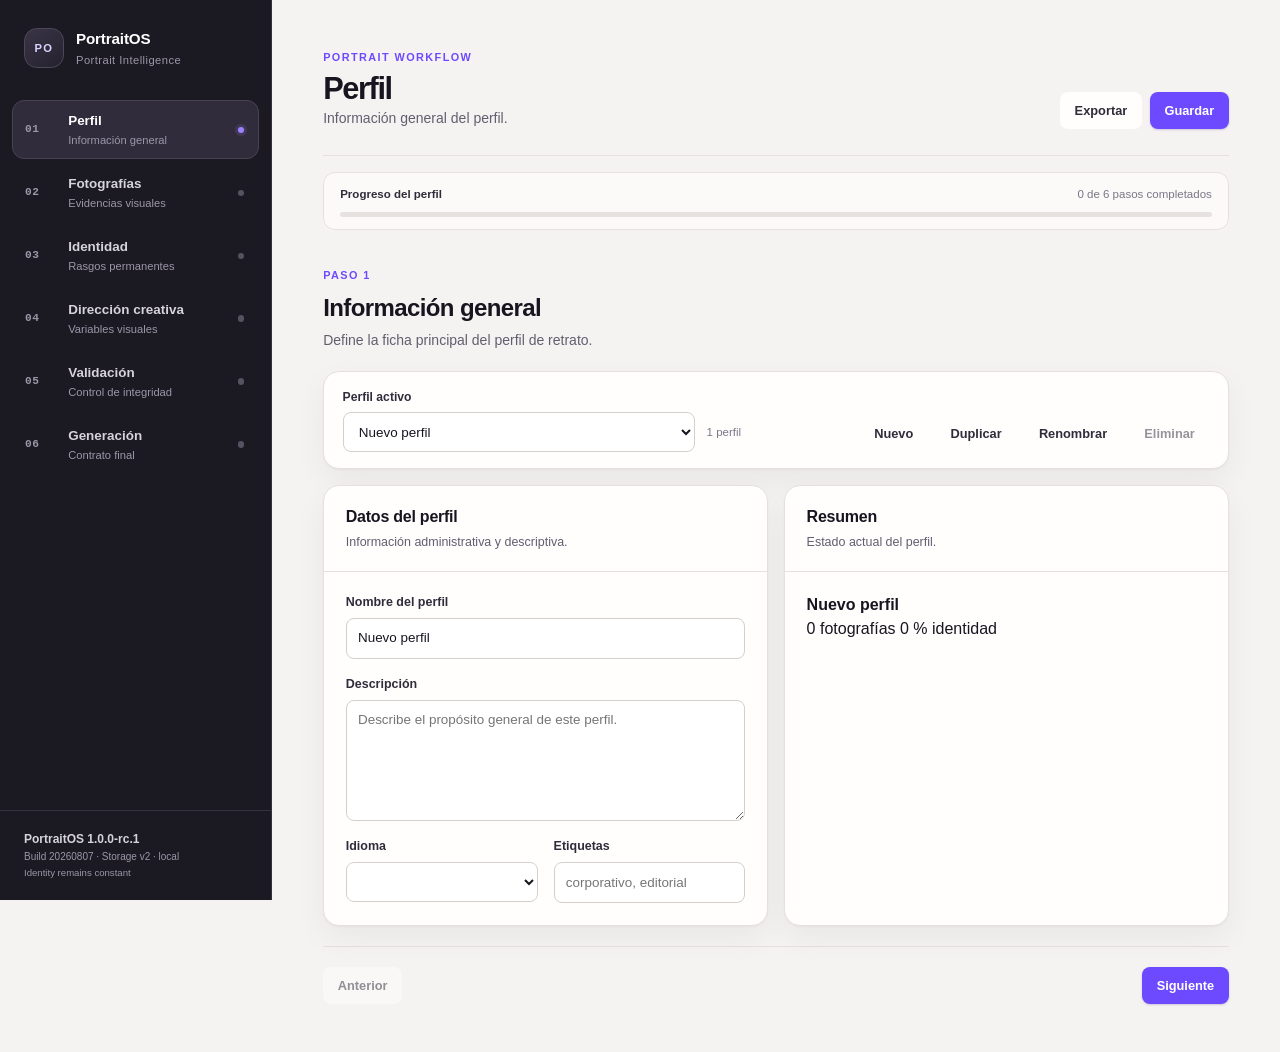
==== commit 9f3090d1: "html" ====
--- a/app/index.html
+++ b/app/index.html
@@ -1,4 +1,4 @@
-<!DOCTYPE html>
+﻿<!DOCTYPE html>
 <html lang="es">
 <head>
     <meta charset="UTF-8">
@@ -53,6 +53,10 @@
     <link
         rel="stylesheet"
         href="css/design-system.css"
+    >
+    <link
+        rel="stylesheet"
+        href="css/rc1-polish.css"
     >
 </head>
 
@@ -276,9 +280,10 @@
 
             <footer class="app-sidebar__footer">
 
-                <span>
-                    PortraitOS v1.0
-                </span>
+                <div class="release-meta" aria-label="InformaciÃ³n de versiÃ³n">
+                    <span class="release-meta__version" data-release-version>PortraitOS RC1</span>
+                    <small class="release-meta__details" data-release-details>Build local</small>
+                </div>
 
                 <small>
                     Identity remains constant
@@ -709,6 +714,9 @@
                             <span class="identity-completeness" data-identity-completeness>
                                 0 % completado
                             </span>
+                            <span class="identity-completeness" data-identity-coverage>
+                                0 % cobertura
+                            </span>
                         </div>
 
                     </div>
@@ -1019,6 +1027,57 @@
                         </article>
 
                     </div>
+
+                    <article class="card identity-evidence-workspace">
+
+                        <header class="card__header">
+                            <div>
+                                <h3>Evidencias fotográficas</h3>
+                                <p>Vincula fotografías existentes a cada agrupación de rasgos. Photos continúa siendo la biblioteca principal.</p>
+                            </div>
+                            <div class="identity-evidence-metrics" aria-label="Resumen de evidencias">
+                                <span class="status-badge"><strong data-identity-evidence-count>0</strong>&nbsp; evidencias</span>
+                                <span class="status-badge"><strong data-identity-broken-count>0</strong>&nbsp; rotas</span>
+                            </div>
+                        </header>
+
+                        <div class="card__body identity-evidence-layout">
+                            <div class="identity-evidence-toolbar">
+                                <div class="form-field">
+                                    <label for="identity-evidence-section">Sección de identidad</label>
+                                    <select id="identity-evidence-section" data-identity-evidence-section>
+                                        <option value="general">Edad aparente y contexto</option>
+                                        <option value="face" selected>Rostro general</option>
+                                        <option value="eyes">Ojos y cejas</option>
+                                        <option value="nose">Nariz</option>
+                                        <option value="mouth">Boca y labios</option>
+                                        <option value="jaw">Mandíbula y mentón</option>
+                                        <option value="skin">Tono y textura de piel</option>
+                                        <option value="hair">Cabello y canas</option>
+                                        <option value="facial-hair">Barba o bigote</option>
+                                        <option value="age-markers">Marcadores de edad</option>
+                                        <option value="asymmetries">Asimetrías</option>
+                                        <option value="distinctive-features">Rasgos distintivos</option>
+                                    </select>
+                                </div>
+                                <div class="form-field">
+                                    <label for="identity-evidence-note">Nota para el próximo vínculo</label>
+                                    <input id="identity-evidence-note" type="text" maxlength="160" data-identity-evidence-note placeholder="Ej. Vista frontal con luz neutra">
+                                </div>
+                            </div>
+
+                            <section aria-labelledby="identity-available-photos">
+                                <h4 id="identity-available-photos">Fotografías disponibles</h4>
+                                <div class="identity-evidence-photo-grid" data-identity-evidence-photos></div>
+                            </section>
+
+                            <section aria-labelledby="identity-linked-evidence">
+                                <h4 id="identity-linked-evidence">Evidencias vinculadas</h4>
+                                <div class="identity-evidence-list" data-identity-evidence-list aria-live="polite"></div>
+                            </section>
+                        </div>
+
+                    </article>
 
                     <article class="card">
 
@@ -2242,6 +2301,10 @@
                                     <button type="button" class="button button--secondary" data-action="preview-export">Previsualizar</button>
                                     <button type="button" class="button button--secondary" data-action="copy-export">Copiar</button>
                                     <button type="button" class="button button--primary" data-action="export-current">Exportar</button>
+                                    <label class="button button--secondary" data-action="import-package" style="margin-left:auto;">
+                                        Importar paquete
+                                        <input type="file" accept=".json,.portraitos" data-import-package-file hidden>
+                                    </label>
                                 </footer>
                             </article>
 
@@ -2284,7 +2347,7 @@
                                 <h2 id="review-studio-title">Revisar imagen generada</h2>
                                 <p>Comprueba manualmente que la imagen respeta la identidad permanente y la dirección creativa del perfil activo.</p>
                             </div>
-                            <span class="review-status" data-review-status data-status="pending">Sin evaluar</span>
+                            <span class="review-status" data-review-status data-status="draft">Borrador</span>
                         </div>
 
                         <div class="review-studio__layout">
@@ -2304,28 +2367,256 @@
                             </article>
 
                             <article class="card review-studio__checklist">
-                                <header class="card__header"><div><h3>Checklist de identidad</h3><p>Marca el resultado observado en cada criterio.</p></div></header>
+                                <header class="card__header">
+                                    <div>
+                                        <h3>Checklist de revisión</h3>
+                                        <p>Evalúa cada criterio con resultado y severidad.</p>
+                                    </div>
+                                    <div class="review-studio__score">
+                                        <span data-review-score>0</span>
+                                        <small data-review-score-details>Sin evaluar</small>
+                                    </div>
+                                </header>
                                 <div class="card__body review-checklist">
-                                    <div class="review-check" data-criterion="face"><strong>Rostro y proporciones</strong><span>La estructura facial coincide con el perfil.</span><div>
-                                        <label><input type="radio" name="review-face" value="pending" data-review-check checked> Pendiente</label><label><input type="radio" name="review-face" value="pass" data-review-check> Conforme</label><label><input type="radio" name="review-face" value="review" data-review-check> Revisar</label><label><input type="radio" name="review-face" value="fail" data-review-check> No conforme</label></div></div>
-                                    <div class="review-check"><strong>Edad aparente</strong><span>La edad visual permanece estable.</span><div>
-                                        <label><input type="radio" name="review-age" value="pending" data-review-check checked> Pendiente</label><label><input type="radio" name="review-age" value="pass" data-review-check> Conforme</label><label><input type="radio" name="review-age" value="review" data-review-check> Revisar</label><label><input type="radio" name="review-age" value="fail" data-review-check> No conforme</label></div></div>
-                                    <div class="review-check"><strong>Cabello y canas</strong><span>Color, textura, patrón y densidad se conservan.</span><div>
-                                        <label><input type="radio" name="review-hair" value="pending" data-review-check checked> Pendiente</label><label><input type="radio" name="review-hair" value="pass" data-review-check> Conforme</label><label><input type="radio" name="review-hair" value="review" data-review-check> Revisar</label><label><input type="radio" name="review-hair" value="fail" data-review-check> No conforme</label></div></div>
-                                    <div class="review-check"><strong>Barba y vello facial</strong><span>Forma, densidad y color son coherentes.</span><div>
-                                        <label><input type="radio" name="review-beard" value="pending" data-review-check checked> Pendiente</label><label><input type="radio" name="review-beard" value="pass" data-review-check> Conforme</label><label><input type="radio" name="review-beard" value="review" data-review-check> Revisar</label><label><input type="radio" name="review-beard" value="fail" data-review-check> No conforme</label></div></div>
-                                    <div class="review-check"><strong>Piel</strong><span>Tono, textura, arrugas y marcas se mantienen.</span><div>
-                                        <label><input type="radio" name="review-skin" value="pending" data-review-check checked> Pendiente</label><label><input type="radio" name="review-skin" value="pass" data-review-check> Conforme</label><label><input type="radio" name="review-skin" value="review" data-review-check> Revisar</label><label><input type="radio" name="review-skin" value="fail" data-review-check> No conforme</label></div></div>
-                                    <div class="review-check"><strong>Rasgos distintivos</strong><span>Asimetrías y detalles únicos siguen presentes.</span><div>
-                                        <label><input type="radio" name="review-features" value="pending" data-review-check checked> Pendiente</label><label><input type="radio" name="review-features" value="pass" data-review-check> Conforme</label><label><input type="radio" name="review-features" value="review" data-review-check> Revisar</label><label><input type="radio" name="review-features" value="fail" data-review-check> No conforme</label></div></div>
-                                    <div class="review-check"><strong>Accesorios permanentes</strong><span>Los elementos definidos como identidad aparecen correctamente.</span><div>
-                                        <label><input type="radio" name="review-accessories" value="pending" data-review-check checked> Pendiente</label><label><input type="radio" name="review-accessories" value="pass" data-review-check> Conforme</label><label><input type="radio" name="review-accessories" value="review" data-review-check> Revisar</label><label><input type="radio" name="review-accessories" value="fail" data-review-check> No conforme</label></div></div>
-                                    <div class="review-check"><strong>Dirección creativa</strong><span>Vestuario, luz, pose y escena respetan la intención definida.</span><div>
-                                        <label><input type="radio" name="review-direction" value="pending" data-review-check checked> Pendiente</label><label><input type="radio" name="review-direction" value="pass" data-review-check> Conforme</label><label><input type="radio" name="review-direction" value="review" data-review-check> Revisar</label><label><input type="radio" name="review-direction" value="fail" data-review-check> No conforme</label></div></div>
-                                    <div class="form-field"><label for="review-notes">Observaciones</label><textarea id="review-notes" rows="5" data-review-notes placeholder="Describe desviaciones, correcciones o razones de aprobación."></textarea></div>
+                                    <div class="review-studio__meta">
+                                        <div class="form-field"><label for="review-generation-id">Generation ID</label><input type="text" id="review-generation-id" data-review-generation-id placeholder="Opcional: vincula con una generación"></div>
+                                        <div class="form-field"><label for="review-contract-id">Contract ID</label><input type="text" id="review-contract-id" data-review-contract-id placeholder="Opcional: vincula con un contrato"></div>
+                                        <div class="form-field"><label for="review-contract-hash">Contract Hash</label><input type="text" id="review-contract-hash" data-review-contract-hash placeholder="Hash del contrato"></div>
+                                    </div>
+
+                                    <div class="review-checklist__category" data-review-category="identity">
+                                        <div class="review-checklist__header">
+                                            <strong data-category-label>Identidad</strong>
+                                            <span class="review-severity-badge" data-category-severity data-severity="critical">Crítico</span>
+                                        </div>
+                                        <span>La identidad del sujeto se reconoce correctamente.</span>
+                                        <div class="review-checklist__options">
+                                            <div class="review-checklist__results">
+                                                <label><input type="radio" name="review-identity-result" value="not_reviewed" data-review-check-result checked> Sin revisar</label>
+                                                <label><input type="radio" name="review-identity-result" value="pass" data-review-check-result> Aprobado</label>
+                                                <label><input type="radio" name="review-identity-result" value="fail" data-review-check-result> Rechazado</label>
+                                                <label><input type="radio" name="review-identity-result" value="not_applicable" data-review-check-result> No aplica</label>
+                                            </div>
+                                            <div class="review-checklist__severities">
+                                                <label><input type="radio" name="review-identity-severity" value="critical" data-review-check-severity checked> Crítico</label>
+                                                <label><input type="radio" name="review-identity-severity" value="major" data-review-check-severity> Mayor</label>
+                                                <label><input type="radio" name="review-identity-severity" value="minor" data-review-check-severity> Menor</label>
+                                                <label><input type="radio" name="review-identity-severity" value="informational" data-review-check-severity> Informativo</label>
+                                            </div>
+                                            <textarea rows="2" data-review-check-notes='identity' placeholder="Notas opcionales..."></textarea>
+                                        </div>
+                                    </div>
+
+                                    <div class="review-checklist__category" data-review-category="hair">
+                                        <div class="review-checklist__header">
+                                            <strong data-category-label>Cabello</strong>
+                                            <span class="review-severity-badge" data-category-severity data-severity="major">Mayor</span>
+                                        </div>
+                                        <span>Color, textura, patrón y densidad del cabello.</span>
+                                        <div class="review-checklist__options">
+                                            <div class="review-checklist__results">
+                                                <label><input type="radio" name="review-hair-result" value="not_reviewed" data-review-check-result checked> Sin revisar</label>
+                                                <label><input type="radio" name="review-hair-result" value="pass" data-review-check-result> Aprobado</label>
+                                                <label><input type="radio" name="review-hair-result" value="fail" data-review-check-result> Rechazado</label>
+                                                <label><input type="radio" name="review-hair-result" value="not_applicable" data-review-check-result> No aplica</label>
+                                            </div>
+                                            <div class="review-checklist__severities">
+                                                <label><input type="radio" name="review-hair-severity" value="critical" data-review-check-severity> Crítico</label>
+                                                <label><input type="radio" name="review-hair-severity" value="major" data-review-check-severity checked> Mayor</label>
+                                                <label><input type="radio" name="review-hair-severity" value="minor" data-review-check-severity> Menor</label>
+                                                <label><input type="radio" name="review-hair-severity" value="informational" data-review-check-severity> Informativo</label>
+                                            </div>
+                                            <textarea rows="2" data-review-check-notes='hair' placeholder="Notas opcionales..."></textarea>
+                                        </div>
+                                    </div>
+
+                                    <div class="review-checklist__category" data-review-category="skin">
+                                        <div class="review-checklist__header">
+                                            <strong data-category-label>Piel</strong>
+                                            <span class="review-severity-badge" data-category-severity data-severity="major">Mayor</span>
+                                        </div>
+                                        <span>Tono, textura, arrugas y marcas de la piel.</span>
+                                        <div class="review-checklist__options">
+                                            <div class="review-checklist__results">
+                                                <label><input type="radio" name="review-skin-result" value="not_reviewed" data-review-check-result checked> Sin revisar</label>
+                                                <label><input type="radio" name="review-skin-result" value="pass" data-review-check-result> Aprobado</label>
+                                                <label><input type="radio" name="review-skin-result" value="fail" data-review-check-result> Rechazado</label>
+                                                <label><input type="radio" name="review-skin-result" value="not_applicable" data-review-check-result> No aplica</label>
+                                            </div>
+                                            <div class="review-checklist__severities">
+                                                <label><input type="radio" name="review-skin-severity" value="critical" data-review-check-severity> Crítico</label>
+                                                <label><input type="radio" name="review-skin-severity" value="major" data-review-check-severity checked> Mayor</label>
+                                                <label><input type="radio" name="review-skin-severity" value="minor" data-review-check-severity> Menor</label>
+                                                <label><input type="radio" name="review-skin-severity" value="informational" data-review-check-severity> Informativo</label>
+                                            </div>
+                                            <textarea rows="2" data-review-check-notes='skin' placeholder="Notas opcionales..."></textarea>
+                                        </div>
+                                    </div>
+
+                                    <div class="review-checklist__category" data-review-category="proportions">
+                                        <div class="review-checklist__header">
+                                            <strong data-category-label>Proporciones</strong>
+                                            <span class="review-severity-badge" data-category-severity data-severity="critical">Crítico</span>
+                                        </div>
+                                        <span>Proporciones faciales y corporales correctas.</span>
+                                        <div class="review-checklist__options">
+                                            <div class="review-checklist__results">
+                                                <label><input type="radio" name="review-proportions-result" value="not_reviewed" data-review-check-result checked> Sin revisar</label>
+                                                <label><input type="radio" name="review-proportions-result" value="pass" data-review-check-result> Aprobado</label>
+                                                <label><input type="radio" name="review-proportions-result" value="fail" data-review-check-result> Rechazado</label>
+                                                <label><input type="radio" name="review-proportions-result" value="not_applicable" data-review-check-result> No aplica</label>
+                                            </div>
+                                            <div class="review-checklist__severities">
+                                                <label><input type="radio" name="review-proportions-severity" value="critical" data-review-check-severity checked> Crítico</label>
+                                                <label><input type="radio" name="review-proportions-severity" value="major" data-review-check-severity> Mayor</label>
+                                                <label><input type="radio" name="review-proportions-severity" value="minor" data-review-check-severity> Menor</label>
+                                                <label><input type="radio" name="review-proportions-severity" value="informational" data-review-check-severity> Informativo</label>
+                                            </div>
+                                            <textarea rows="2" data-review-check-notes='proportions' placeholder="Notas opcionales..."></textarea>
+                                        </div>
+                                    </div>
+
+                                    <div class="review-checklist__category" data-review-category="distinctiveFeatures">
+                                        <div class="review-checklist__header">
+                                            <strong data-category-label>Rasgos distintivos</strong>
+                                            <span class="review-severity-badge" data-category-severity data-severity="critical">Crítico</span>
+                                        </div>
+                                        <span>Asimetrías, pecas, cicatrices y detalles únicos.</span>
+                                        <div class="review-checklist__options">
+                                            <div class="review-checklist__results">
+                                                <label><input type="radio" name="review-distinctiveFeatures-result" value="not_reviewed" data-review-check-result checked> Sin revisar</label>
+                                                <label><input type="radio" name="review-distinctiveFeatures-result" value="pass" data-review-check-result> Aprobado</label>
+                                                <label><input type="radio" name="review-distinctiveFeatures-result" value="fail" data-review-check-result> Rechazado</label>
+                                                <label><input type="radio" name="review-distinctiveFeatures-result" value="not_applicable" data-review-check-result> No aplica</label>
+                                            </div>
+                                            <div class="review-checklist__severities">
+                                                <label><input type="radio" name="review-distinctiveFeatures-severity" value="critical" data-review-check-severity checked> Crítico</label>
+                                                <label><input type="radio" name="review-distinctiveFeatures-severity" value="major" data-review-check-severity> Mayor</label>
+                                                <label><input type="radio" name="review-distinctiveFeatures-severity" value="minor" data-review-check-severity> Menor</label>
+                                                <label><input type="radio" name="review-distinctiveFeatures-severity" value="informational" data-review-check-severity> Informativo</label>
+                                            </div>
+                                            <textarea rows="2" data-review-check-notes='distinctiveFeatures' placeholder="Notas opcionales..."></textarea>
+                                        </div>
+                                    </div>
+
+                                    <div class="review-checklist__category" data-review-category="permanentAccessories">
+                                        <div class="review-checklist__header">
+                                            <strong data-category-label>Accesorios permanentes</strong>
+                                            <span class="review-severity-badge" data-category-severity data-severity="minor">Menor</span>
+                                        </div>
+                                        <span>Gafas, piercings, tatuajes u otros accesorios definidos.</span>
+                                        <div class="review-checklist__options">
+                                            <div class="review-checklist__results">
+                                                <label><input type="radio" name="review-permanentAccessories-result" value="not_reviewed" data-review-check-result checked> Sin revisar</label>
+                                                <label><input type="radio" name="review-permanentAccessories-result" value="pass" data-review-check-result> Aprobado</label>
+                                                <label><input type="radio" name="review-permanentAccessories-result" value="fail" data-review-check-result> Rechazado</label>
+                                                <label><input type="radio" name="review-permanentAccessories-result" value="not_applicable" data-review-check-result> No aplica</label>
+                                            </div>
+                                            <div class="review-checklist__severities">
+                                                <label><input type="radio" name="review-permanentAccessories-severity" value="critical" data-review-check-severity> Crítico</label>
+                                                <label><input type="radio" name="review-permanentAccessories-severity" value="major" data-review-check-severity> Mayor</label>
+                                                <label><input type="radio" name="review-permanentAccessories-severity" value="minor" data-review-check-severity checked> Menor</label>
+                                                <label><input type="radio" name="review-permanentAccessories-severity" value="informational" data-review-check-severity> Informativo</label>
+                                            </div>
+                                            <textarea rows="2" data-review-check-notes='permanentAccessories' placeholder="Notas opcionales..."></textarea>
+                                        </div>
+                                    </div>
+
+                                    <div class="review-checklist__category" data-review-category="creativeDirection">
+                                        <div class="review-checklist__header">
+                                            <strong data-category-label>Dirección creativa</strong>
+                                            <span class="review-severity-badge" data-category-severity data-severity="major">Mayor</span>
+                                        </div>
+                                        <span>Vestuario, iluminación, pose y escena.</span>
+                                        <div class="review-checklist__options">
+                                            <div class="review-checklist__results">
+                                                <label><input type="radio" name="review-creativeDirection-result" value="not_reviewed" data-review-check-result checked> Sin revisar</label>
+                                                <label><input type="radio" name="review-creativeDirection-result" value="pass" data-review-check-result> Aprobado</label>
+                                                <label><input type="radio" name="review-creativeDirection-result" value="fail" data-review-check-result> Rechazado</label>
+                                                <label><input type="radio" name="review-creativeDirection-result" value="not_applicable" data-review-check-result> No aplica</label>
+                                            </div>
+                                            <div class="review-checklist__severities">
+                                                <label><input type="radio" name="review-creativeDirection-severity" value="critical" data-review-check-severity> Crítico</label>
+                                                <label><input type="radio" name="review-creativeDirection-severity" value="major" data-review-check-severity checked> Mayor</label>
+                                                <label><input type="radio" name="review-creativeDirection-severity" value="minor" data-review-check-severity> Menor</label>
+                                                <label><input type="radio" name="review-creativeDirection-severity" value="informational" data-review-check-severity> Informativo</label>
+                                            </div>
+                                            <textarea rows="2" data-review-check-notes='creativeDirection' placeholder="Notas opcionales..."></textarea>
+                                        </div>
+                                    </div>
+
+                                    <div class="review-checklist__category" data-review-category="composition">
+                                        <div class="review-checklist__header">
+                                            <strong data-category-label>Composición</strong>
+                                            <span class="review-severity-badge" data-category-severity data-severity="major">Mayor</span>
+                                        </div>
+                                        <span>Encuadre, regla de tercios, espacio negativo.</span>
+                                        <div class="review-checklist__options">
+                                            <div class="review-checklist__results">
+                                                <label><input type="radio" name="review-composition-result" value="not_reviewed" data-review-check-result checked> Sin revisar</label>
+                                                <label><input type="radio" name="review-composition-result" value="pass" data-review-check-result> Aprobado</label>
+                                                <label><input type="radio" name="review-composition-result" value="fail" data-review-check-result> Rechazado</label>
+                                                <label><input type="radio" name="review-composition-result" value="not_applicable" data-review-check-result> No aplica</label>
+                                            </div>
+                                            <div class="review-checklist__severities">
+                                                <label><input type="radio" name="review-composition-severity" value="critical" data-review-check-severity> Crítico</label>
+                                                <label><input type="radio" name="review-composition-severity" value="major" data-review-check-severity checked> Mayor</label>
+                                                <label><input type="radio" name="review-composition-severity" value="minor" data-review-check-severity> Menor</label>
+                                                <label><input type="radio" name="review-composition-severity" value="informational" data-review-check-severity> Informativo</label>
+                                            </div>
+                                            <textarea rows="2" data-review-check-notes='composition' placeholder="Notas opcionales..."></textarea>
+                                        </div>
+                                    </div>
+
+                                    <div class="review-checklist__category" data-review-category="technicalQuality">
+                                        <div class="review-checklist__header">
+                                            <strong data-category-label>Calidad técnica</strong>
+                                            <span class="review-severity-badge" data-category-severity data-severity="critical">Crítico</span>
+                                        </div>
+                                        <span>Resolución, enfoque, ruido, artefactos.</span>
+                                        <div class="review-checklist__options">
+                                            <div class="review-checklist__results">
+                                                <label><input type="radio" name="review-technicalQuality-result" value="not_reviewed" data-review-check-result checked> Sin revisar</label>
+                                                <label><input type="radio" name="review-technicalQuality-result" value="pass" data-review-check-result> Aprobado</label>
+                                                <label><input type="radio" name="review-technicalQuality-result" value="fail" data-review-check-result> Rechazado</label>
+                                                <label><input type="radio" name="review-technicalQuality-result" value="not_applicable" data-review-check-result> No aplica</label>
+                                            </div>
+                                            <div class="review-checklist__severities">
+                                                <label><input type="radio" name="review-technicalQuality-severity" value="critical" data-review-check-severity checked> Crítico</label>
+                                                <label><input type="radio" name="review-technicalQuality-severity" value="major" data-review-check-severity> Mayor</label>
+                                                <label><input type="radio" name="review-technicalQuality-severity" value="minor" data-review-check-severity> Menor</label>
+                                                <label><input type="radio" name="review-technicalQuality-severity" value="informational" data-review-check-severity> Informativo</label>
+                                            </div>
+                                            <textarea rows="2" data-review-check-notes='technicalQuality' placeholder="Notas opcionales..."></textarea>
+                                        </div>
+                                    </div>
+
+                                    <div class="form-field">
+                                        <label for="review-summary">Resumen</label>
+                                        <textarea id="review-summary" rows="3" data-review-summary placeholder="Resumen general de la revisión."></textarea>
+                                    </div>
+
+                                    <div class="form-field">
+                                        <label for="review-decision-reason">Razón de la decisión</label>
+                                        <textarea id="review-decision-reason" rows="2" data-review-decision-reason placeholder="Explica la razón si apruebas o rechazas."></textarea>
+                                    </div>
+
+                                    <div class="form-field">
+                                        <label for="review-status-select">Estado</label>
+                                        <select id="review-status-select" data-review-status-select>
+                                            <option value="draft">Borrador</option>
+                                            <option value="needs_review">Requiere revisión</option>
+                                            <option value="approved">Aprobada</option>
+                                            <option value="rejected">Rechazada</option>
+                                        </select>
+                                    </div>
+
                                     <p class="review-studio__message" data-review-message></p>
                                 </div>
-                                <footer class="card__footer review-studio__actions"><button type="button" class="button button--secondary" data-action="reset-review">Nueva revisión</button><button type="button" class="button button--primary" data-action="save-review">Guardar revisión</button></footer>
+                                <footer class="card__footer review-studio__actions">
+                                    <button type="button" class="button button--secondary" data-action="reset-review">Nueva revisión</button>
+                                    <button type="button" class="button button--primary" data-action="save-review">Guardar revisión</button>
+                                </footer>
                             </article>
                         </div>
 
@@ -2444,6 +2735,9 @@
     <script src="js/services/photo.reader.js"></script>
     <script src="js/services/photo.thumbnail.js"></script>
     <script src="js/services/photo.metadata.js"></script>
+    <script src="js/services/profile.storage.js"></script>
+    <script src="js/services/object-url.registry.js"></script>
+    <script src="js/services/storage.integrity.js"></script>
     <script src="js/services/photo.storage.js"></script>
 
     <script src="js/services/profile.photos.js"></script>
@@ -2477,6 +2771,9 @@
     <script src="js/bindings/export.binding.js"></script>
     <script src="js/bindings/review.binding.js"></script>
 
+    <script src="js/services/release.metadata.js"></script>
+    <script src="js/bindings/release.metadata.binding.js"></script>
+    <script src="js/bindings/prompt.orientation.binding.js"></script>
     <script src="js/wizard.js"></script>
     <script src="js/ui.js"></script>
 
@@ -2487,6 +2784,7 @@
             "DOMContentLoaded",
             function () {
                 try {
+                    ProfileStorage.init().catch(error => console.error("PortraitOS: fallo al inicializar persistencia.", error));
                     KnowledgeBinding.init();
                     ProfileManagerBinding.init();
                     ProfileBinding.init();
@@ -2497,6 +2795,8 @@
                     PromptBinding.init();
                     ExportBinding.init({ autoPreview: false });
                     ReviewBinding.init();
+                    PromptOrientationBinding.init();
+                    ReleaseMetadataBinding.init().catch(error => console.warn("PortraitOS: metadata RC1 no disponible.", error));
                     UI.init();
                 } catch (error) {
                     console.error(
--- a/app/css/design-system.css
+++ b/app/css/design-system.css
@@ -440,6 +440,76 @@
 .icon-button--danger { color: var(--po-danger); }
 .icon-button--danger:hover { border-color: #e8bcbc; background: var(--po-danger-soft); }
 
+/* Identity Evidence */
+.identity-heading-status,
+.identity-evidence-metrics {
+    display: flex;
+    flex-wrap: wrap;
+    align-items: center;
+    justify-content: flex-end;
+    gap: var(--po-space-2);
+}
+
+.identity-completeness { color: var(--po-ink-500); font-size: var(--po-text-xs); font-weight: 650; }
+.identity-evidence-workspace { margin-block: var(--po-space-4); }
+.identity-evidence-layout { display: grid; gap: var(--po-space-6); }
+.identity-evidence-layout h4 { margin-bottom: var(--po-space-3); color: var(--po-ink-800); font-size: var(--po-text-sm); }
+.identity-evidence-toolbar { display: grid; grid-template-columns: minmax(12rem, .7fr) minmax(16rem, 1.3fr); gap: var(--po-space-4); padding: var(--po-space-4); border: 1px solid var(--po-line); border-radius: var(--po-radius-md); background: var(--po-surface-subtle); }
+.identity-evidence-photo-grid { display: grid; grid-template-columns: repeat(auto-fill, minmax(8rem, 1fr)); gap: var(--po-space-3); }
+
+.identity-evidence-photo {
+    display: grid;
+    min-width: 0;
+    gap: .35rem;
+    padding: .4rem;
+    border: 1px solid var(--po-line);
+    border-radius: var(--po-radius-md);
+    background: var(--po-surface);
+    color: var(--po-ink-950);
+    text-align: left;
+}
+
+.identity-evidence-photo:hover:not(:disabled) { border-color: var(--po-accent); background: var(--po-accent-soft); }
+.identity-evidence-photo[aria-pressed="true"] { border-color: #b8a9f2; background: var(--po-accent-soft); }
+.identity-evidence-photo:disabled { opacity: .72; }
+.identity-evidence-photo__image { width: 100%; aspect-ratio: 4 / 3; border-radius: .45rem; object-fit: cover; background: #ebe7e4; }
+.identity-evidence-photo strong { overflow: hidden; padding-inline: .25rem; font-size: .75rem; text-overflow: ellipsis; white-space: nowrap; }
+.identity-evidence-photo span { padding: 0 .25rem .2rem; color: var(--po-ink-500); font-size: .66rem; }
+.identity-evidence-list { display: grid; gap: var(--po-space-2); }
+
+.identity-evidence-record {
+    display: grid;
+    grid-template-columns: 3.5rem minmax(0, 1fr) auto;
+    align-items: center;
+    gap: var(--po-space-3);
+    padding: var(--po-space-2);
+    border: 1px solid var(--po-line);
+    border-radius: var(--po-radius-md);
+    background: var(--po-surface);
+}
+
+.identity-evidence-record[data-integrity="missing"],
+.identity-evidence-record[data-integrity="checksum_mismatch"],
+.identity-evidence-record[data-integrity="wrong_profile"] { border-color: #e8bcbc; background: var(--po-danger-soft); }
+.identity-evidence-record__image { width: 3.5rem; height: 3.5rem; border-radius: var(--po-radius-sm); object-fit: cover; }
+.identity-evidence-record__content { display: flex; min-width: 0; flex-wrap: wrap; align-items: center; gap: .35rem .55rem; }
+.identity-evidence-record__content strong { overflow: hidden; max-width: 20rem; font-size: .78rem; text-overflow: ellipsis; white-space: nowrap; }
+.identity-evidence-record__content small { width: 100%; color: var(--po-ink-500); }
+.status-badge[data-status="valid"] { background: var(--po-success-soft); color: var(--po-success); }
+.status-badge[data-status="legacy_unverified"] { background: var(--po-warning-soft); color: var(--po-warning); }
+.status-badge[data-status="missing"],
+.status-badge[data-status="checksum_mismatch"],
+.status-badge[data-status="wrong_profile"] { background: var(--po-danger-soft); color: var(--po-danger); }
+
+@media (max-width: 52rem) {
+    .identity-evidence-toolbar { grid-template-columns: 1fr; }
+}
+
+@media (max-width: 38rem) {
+    .identity-evidence-record { grid-template-columns: 3.5rem minmax(0, 1fr); }
+    .identity-evidence-record > .button { grid-column: 1 / -1; }
+}
+
 .wizard-actions {
     display: flex;
     align-items: center;
--- a/app/css/rc1-polish.css
+++ b/app/css/rc1-polish.css
@@ -0,0 +1,75 @@
+.prompt-orientation {
+    position: sticky;
+    top: 0;
+    z-index: 5;
+    display: grid;
+    grid-template-columns: repeat(4, minmax(0, 1fr));
+    gap: var(--space-2, 0.5rem);
+    margin: 0 0 var(--space-5, 1.25rem);
+    padding: var(--space-2, 0.5rem);
+    border: 1px solid var(--color-border, #d7dee8);
+    border-radius: var(--radius-lg, 0.75rem);
+    background: color-mix(in srgb, var(--color-surface, #fff) 94%, transparent);
+    backdrop-filter: blur(10px);
+}
+
+.prompt-orientation__item {
+    display: flex;
+    align-items: center;
+    justify-content: center;
+    gap: var(--space-2, 0.5rem);
+    min-height: 2.75rem;
+    padding: 0.6rem 0.75rem;
+    border: 0;
+    border-radius: var(--radius-md, 0.5rem);
+    background: transparent;
+    color: var(--color-text-muted, #5d6878);
+    font: inherit;
+    cursor: pointer;
+}
+
+.prompt-orientation__item:hover,
+.prompt-orientation__item:focus-visible {
+    background: var(--color-surface-subtle, #f3f6fa);
+    color: var(--color-text, #101827);
+}
+
+.prompt-orientation__item.is-active {
+    background: var(--color-primary-soft, #e9efff);
+    color: var(--color-primary, #3157d5);
+    font-weight: 700;
+}
+
+.prompt-orientation__index {
+    font-size: 0.72rem;
+    letter-spacing: 0.06em;
+    opacity: 0.72;
+}
+
+.release-meta {
+    display: grid;
+    gap: 0.15rem;
+    font-size: 0.75rem;
+    line-height: 1.35;
+}
+
+.release-meta__version {
+    font-weight: 700;
+}
+
+.release-meta__details {
+    color: var(--color-text-muted, #6c7686);
+}
+
+@media (max-width: 832px) {
+    .prompt-orientation {
+        grid-template-columns: repeat(2, minmax(0, 1fr));
+        position: static;
+    }
+}
+
+@media (max-width: 520px) {
+    .prompt-orientation {
+        grid-template-columns: 1fr;
+    }
+}
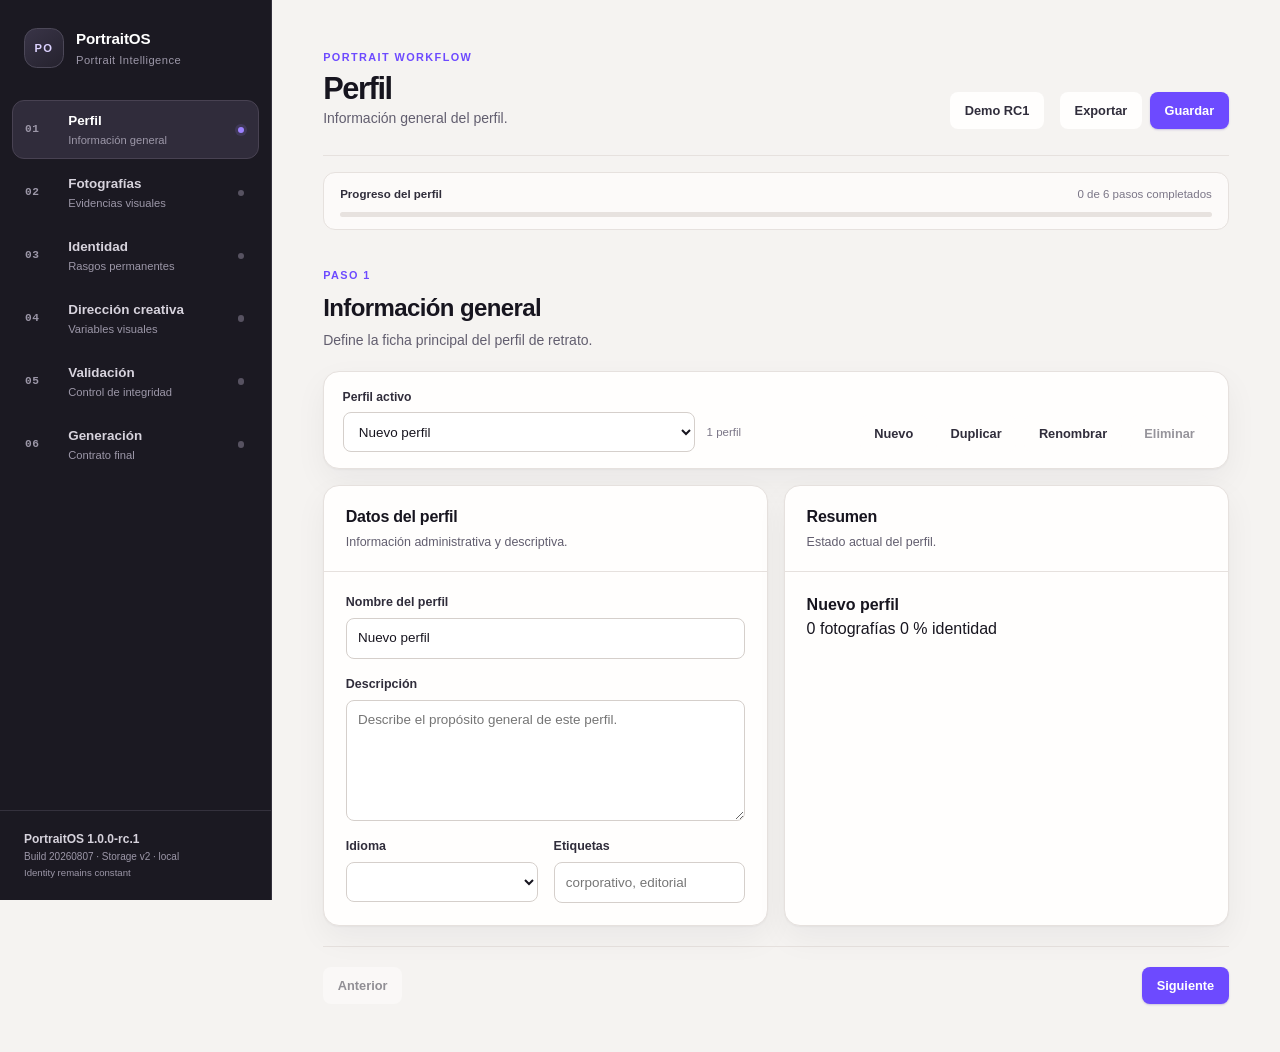
==== commit e69408fc: "fix(rc1): complete sprint 7 runtime and stabilize sprint 2" ====
--- a/app/index.html
+++ b/app/index.html
@@ -2772,8 +2772,10 @@
     <script src="js/bindings/review.binding.js"></script>
 
     <script src="js/services/release.metadata.js"></script>
+    <script src="js/services/demo.mode.service.js"></script>
     <script src="js/bindings/release.metadata.binding.js"></script>
     <script src="js/bindings/prompt.orientation.binding.js"></script>
+    <script src="js/bindings/demo.mode.binding.js"></script>
     <script src="js/wizard.js"></script>
     <script src="js/ui.js"></script>
 
@@ -2796,6 +2798,7 @@
                     ExportBinding.init({ autoPreview: false });
                     ReviewBinding.init();
                     PromptOrientationBinding.init();
+                    DemoModeBinding.init();
                     ReleaseMetadataBinding.init().catch(error => console.warn("PortraitOS: metadata RC1 no disponible.", error));
                     UI.init();
                 } catch (error) {
--- a/app/css/rc1-polish.css
+++ b/app/css/rc1-polish.css
@@ -61,10 +61,32 @@
     color: var(--color-text-muted, #6c7686);
 }
 
+.demo-mode-controls {
+    display: flex;
+    align-items: center;
+    gap: var(--space-2, 0.5rem);
+    flex-wrap: wrap;
+}
+
+.demo-mode-controls__status {
+    max-width: 18rem;
+    color: var(--color-text-muted, #6c7686);
+    font-size: 0.78rem;
+    line-height: 1.3;
+}
+
+.demo-mode-controls [data-demo-action="prepare"] {
+    white-space: nowrap;
+}
+
 @media (max-width: 832px) {
     .prompt-orientation {
         grid-template-columns: repeat(2, minmax(0, 1fr));
         position: static;
+    }
+
+    .demo-mode-controls__status {
+        display: none;
     }
 }
 
